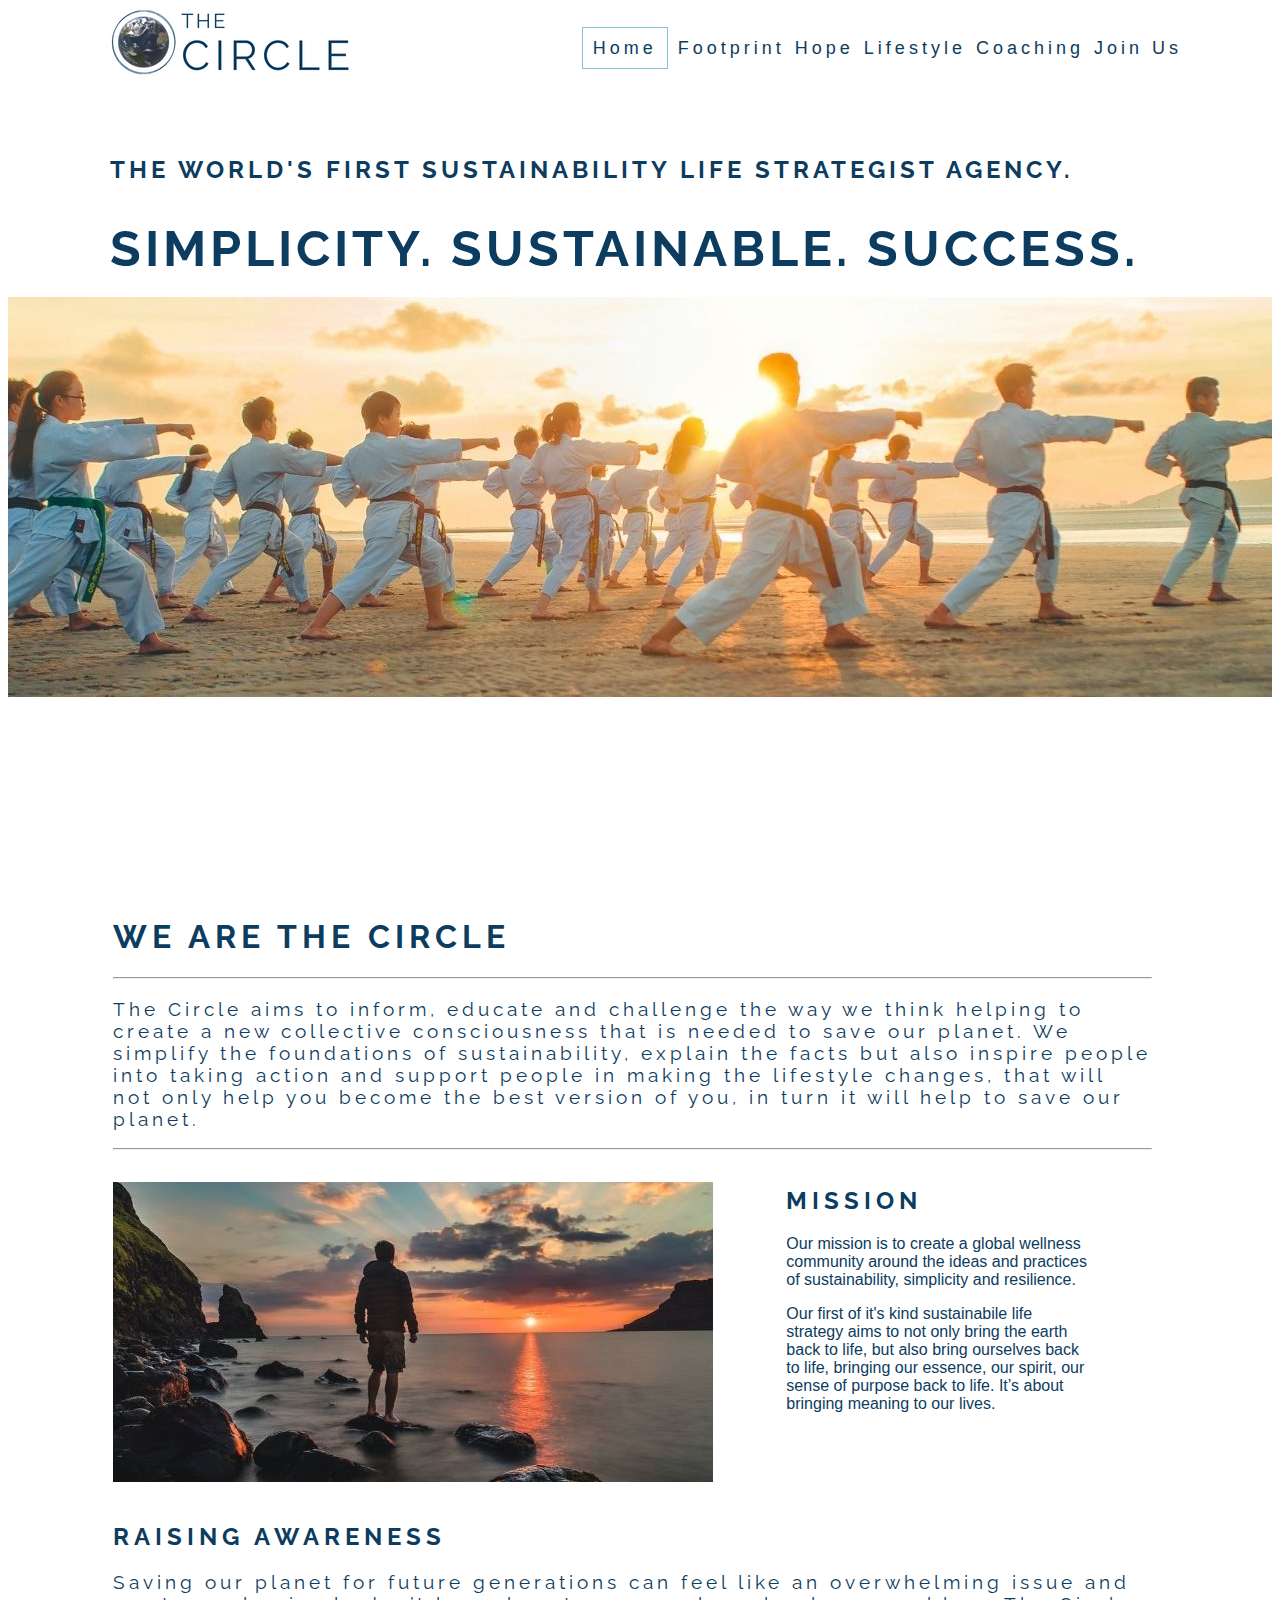
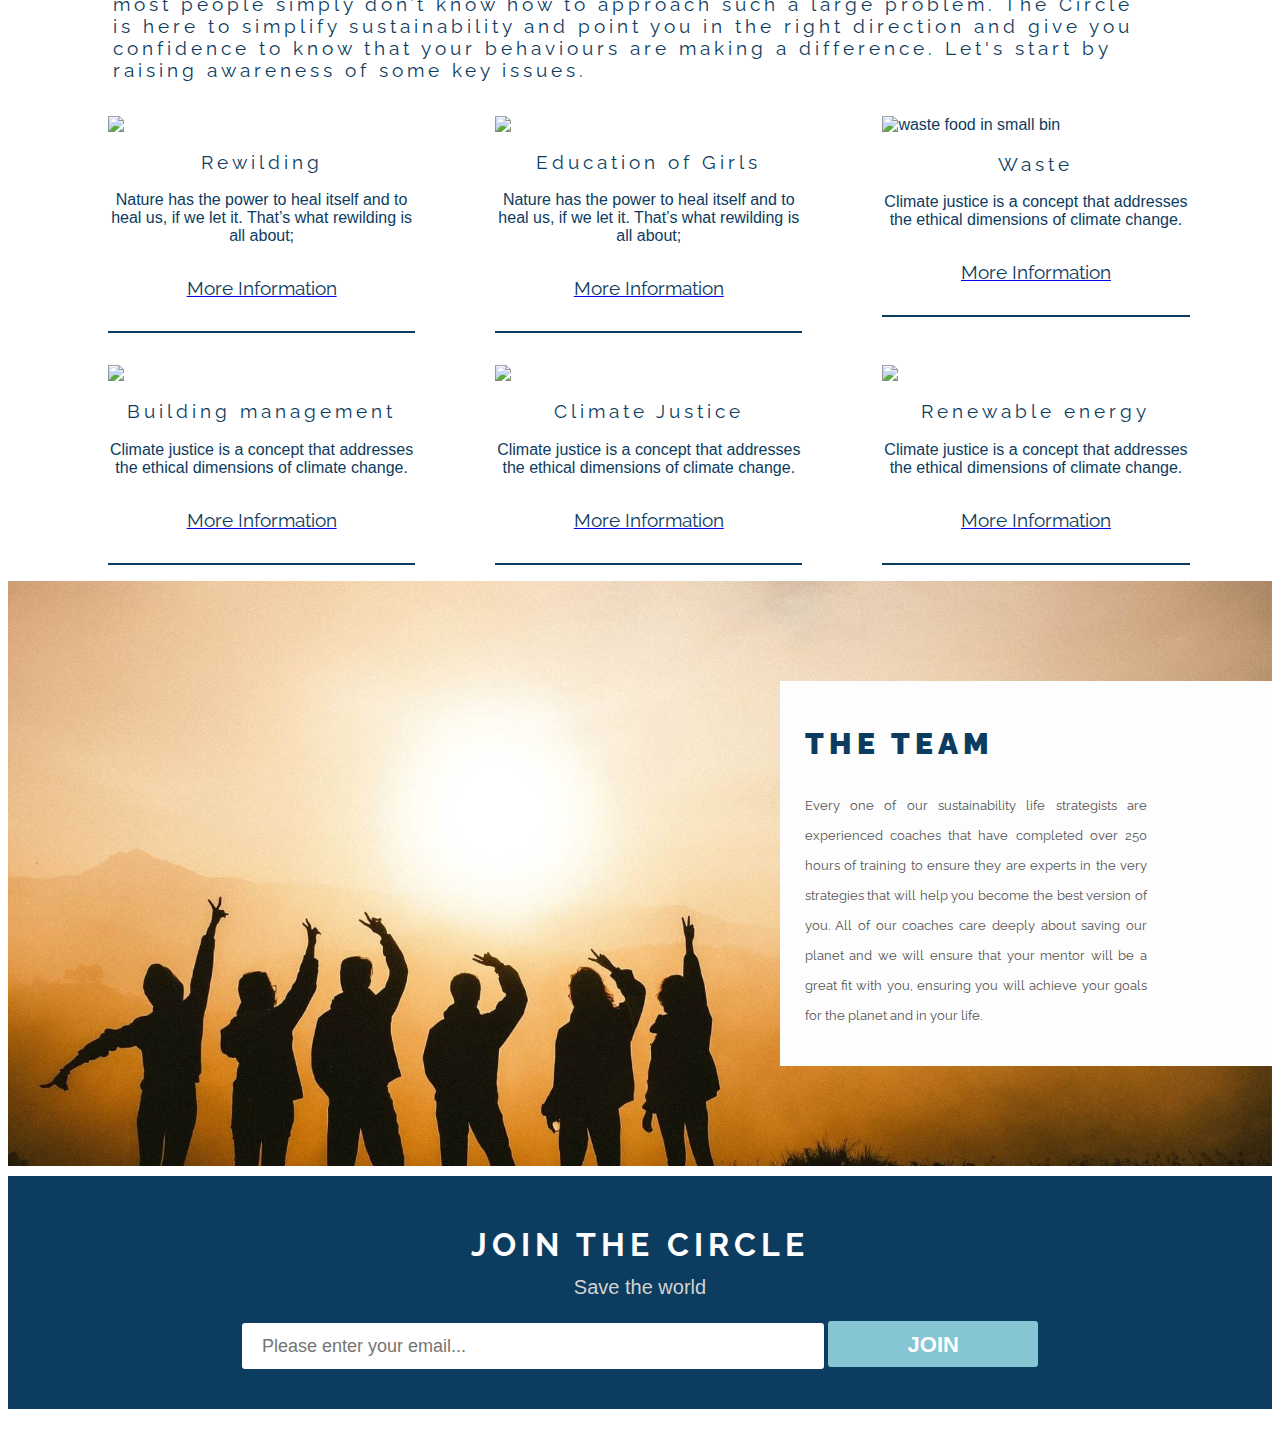
==== index.html @ bf394bdd "Add coaching page, add structure and content to coaching page" ====
<!DOCTYPE html>
<html lang="en">

<head>
  <meta charset="UTF-8">
  <meta http-equiv="X-UA-Compatible" content="IE=edge">
  <meta name="viewport" content="width=device-width, initial-scale=1.0">
  <link rel="shortcut icon" type="image/jpg" href="assets/images/logo/the-circle-favicon.jpg">

  <link rel="stylesheet" href="assets/css/style.css">
  <title>The Circle</title>
</head>

<body>
  <!-- navigation menu -->
  <header>

    <nav id="nav-container" class="menu">
      <img id="logo" src="assets/images/logo/the-circle-horizontal.png" alt="the-circle-horizontal-logo">
      <ul id="menu">
        <li>
          <a href="index.html" class="active">Home</a>
        </li>
        <li>
          <a href="footprint.html">Footprint</a>
        </li>
        <li>
          <a href="hope.html">Hope</a>
        </li>
        <li>
          <a href="lifestyle.html">Lifestyle</a>
        </li>
        <li>
          <a href="coaching.html">Coaching</a>
          </li>
        <li>
          <a href="join-us.html">Join Us</a>
        </li>
      </ul>
    </nav>
  </header>

  <!-- hero image -->
  <section>
    <section id="hero-image"></section>
    <h2 id="hero-image-text">The world's first sustainability life strategist agency.</h2>
    <h1 id="hero-image-main-text">Simplicity. Sustainable. Success.</h1>
  </section>

  <!-- introduction -->
  <main class="introduction-container">
    <h1>We are The Circle</h1>
    <hr>
    <h3>The Circle aims to inform, educate and challenge the way we think helping to
      create a new collective consciousness that is needed to save our planet. We simplify the foundations of
      sustainability, explain the facts but also inspire people into taking action and support people in making the
      lifestyle changes, that will not only help you become the best version of you, in turn it will help to save our
      planet.</h3>
    <hr>
  </main>
  <!-- awareness section, introduction  -->
  <section id="awareness-image-container">
    <figure id="awareness-intro-image">
      <figure id="awareness-intro">
        <img src="assets/images/home-page/man-watching-sunrise.jpg" alt="man-watching-sunrise">
        <!-- <h2 id="awareness-intro-h">A new collective consciousness</h> -->
      </figure>
      <figcaption id="awareness-intro-image-caption">
        <h2>Mission</h2>
        <p>Our mission is to create a global wellness community around the ideas and practices of sustainability,
          simplicity and resilience.</p>
        <p>Our first of it's kind sustainabile life strategy aims to not only bring the earth back to life, but also
          bring ourselves back to life, bringing our essence, our spirit, our sense of purpose back to life. It’s about
          bringing meaning to our lives.</p>
      </figcaption>
    </figure>

  </section>

  <section class="introduction-container">
    <h2>Raising awareness</h2>
    <h3>Saving our planet for future generations can feel like an overwhelming issue and most people
      simply don’t know how to approach such a large problem. The Circle is here to simplify sustainability and point
      you in the right
      direction and give you confidence to know that your behaviours are making a difference. Let's start by raising
      awareness of some key issues.</h3>
  </section>

  <!-- awareness section, 6 images linking to pages with more information -->
  <section class="flex-container">

    <!-- rewilding -->
    <figure class="awareness-figure">
      <img class="awareness-image" src="assets/images/home-page/rewilding.jpg">
      <figcaption class="awareness-caption">
        <h3>Rewilding</h3>
        <p>Nature has the power to heal itself and to heal us, if we let it. That’s what rewilding is all about;</p>
        <a href="rewilding.html">
          <h5 class="more-info">More Information</h5>
        </a>
      </figcaption>
    </figure>

    <!-- education of girls -->
    <figure class="awareness-figure">
      <img class="awareness-image" src="assets/images/home-page/education-of-girls.jpg">
      <figcaption class="awareness-caption">
        <h3>Education of Girls</h3>
        <p>Nature has the power to heal itself and to heal us, if we let it. That’s what rewilding is all about;</p>
        <a href="education-of-girls.html">
          <h5>More Information</h5>
        </a>
      </figcaption>
    </figure>

    <!-- waste -->
    <figure class="awareness-figure">
      <img class="awareness-image" src="assets/images/home-page/waste.jpg" alt="waste food in small bin">
      <figcaption class="awareness-caption">
        <h3>Waste</h3>
        <p>Climate justice is a concept that addresses the ethical dimensions of climate change.</p>
        <a href="waste.html">
          <h5>More Information</h5>
        </a>
      </figcaption>
    </figure>
  </section>

  <section class="flex-container">

    <!-- building management -->
    <figure class="awareness-figure">
      <img class="awareness-image" src="assets/images/home-page/airconditing-units-outside-building.jpg">
      <figcaption class="awareness-caption">
        <h3>Building management</h3>
        <p>Climate justice is a concept that addresses the ethical dimensions of climate change.</p>
        <a href="building-management.html">
          <h5>More Information</h5>
        </a>
      </figcaption>
    </figure>


    <!-- climate justice -->
    <figure class="awareness-figure">
      <img class="awareness-image" src="assets/images/home-page/extreme-droubt.jpg">
      <figcaption class="awareness-caption">
        <h3>Climate Justice</h3>
        <p>Climate justice is a concept that addresses the ethical dimensions of climate change.</p>
        <a href="climate-justice.html">
          <h5>More Information</h5>
        </a>
      </figcaption>
    </figure>

    <!-- renewable energy -->
    <figure class="awareness-figure">
      <img class="awareness-image" src="assets/images/home-page/onshore-wind-farm.jpg">
      <figcaption class="awareness-caption">
        <h3>Renewable energy</h3>
        <p>Climate justice is a concept that addresses the ethical dimensions of climate change.</p>
        <a href="renewable-energy.html">
          <h5>More Information</h5>
        </a>
      </figcaption>
    </figure>
  </section>

  <!-- the team -->
  <section id="about-container">
    <section class="about-section">
      <section class="inner-container">
        <h1>The Team</h1>
        <h5 class="team-text">Every one of our sustainability life strategists are experienced coaches that have
          completed over 250 hours of training to ensure they are experts in the very strategies that will help you
          become the best version of you. All of our coaches care deeply about saving our planet and we will ensure that
          your mentor will be a great fit with you, ensuring you will achieve your goals for the planet and in your
          life.</h5>
      </section>
    </section>
  </section>

    <!-- footer -->
    <footer id="footer-container">
      <section class="emailSignup">
        <h2>Join The Circle</h2>
        <p>Save the world</p>
        <form class="emailSignup--form">
          <input type="email" class="emailSignup--email-input" placeholder="Please enter your email...">
          <input type="submit" class="emailSignup--email-submit" value="Join">
        </form>
      </section>
    </footer>
</body>

</html>
---- assets/css/style.css ----
@import url('https://fonts.googleapis.com/css2?family=Merriweather+Sans:wght@300&family=Raleway:wght@300&display=swap');

/* body styling */

body {
    font-family: merriweather-sans, sans-serif;
    font-weight: 300;
    color: #0C3C60;
  }
  
  /* heading styling */
  
  h1,
  h2 {
    font-family: raleway, sans-serif;
    text-transform: uppercase;
    letter-spacing: 5px;
    color: #0C3C60;
  }
  
  h3,
  h4 {
    font-family: raleway, sans-serif;
    letter-spacing: 4px;
    color: #0C3C60;
    font-weight: bolder;
  }


  h5,
  h6 {
    font-family: raleway, sans-serif;
    font-size: larger;
    font-weight: bolder;
    color: #0C3C60;
  }

header {
  padding-right: 100px;
  padding-left: 100px;
}  

/* #nav-container {
  background-color:orange;
  height: 50px;
  padding-left: 100px;
  padding-right: 100px;
  padding-top: 0px;
  } */

/* logo */
#logo {
float: left;
position: absolute;
top: 5px;
}

/* navigation links */


#menu {
  font-size: 80%;
  letter-spacing: 4px;
  background-color: #fff;
  vertical-align: top;
  padding: 20px;
}

#menu,
menu ul {
  display: flex;
  justify-content: flex-end;
  flex-direction: row;
  flex-wrap: wrap;
  width: 100%;
}

#menu,
#menu li {
  list-style-type: none;
  font-size: large;
  margin-right: 10px;

}

#menu a {
  text-decoration: none;
  color: inherit;
}

#menu a:hover {
  border: 1px solid #85C5D4;
  padding: 10px;
}

.active {
  border: 1px solid #85C5D4;
  padding: 10px;
}

/* hero image */
#hero-image {
  height: 800px;
  width: 100%;
  overflow: hidden;
  background: url(../images/hero-images/hero-home-page.jpg) no-repeat center center;
}

#hero-image-text { 
position: absolute; 
top: 125px; 
left: 100px; 
/* width: 100%;  */
letter-spacing: 4px;  
background: rgba(255, 255, 255, 0.7);
padding: 10px; 
}

/* hero image text */
#hero-image-main-text { 
  position: absolute; 
  top: 175px; 
  left: 100px;
  font-size: 50px;
  text-size-adjust: 300%;
  letter-spacing: 4px;  
  background: rgba(255, 255, 255, 0.7);
  padding: 10px; 
  }

  /* hero image footprint */
#hero-image-footprint-text { 
  position: absolute;
  color: #fff; 
  text-align: center;
  font-weight: bold;
  top: 300px; 
  left: 200px; 
  font-size: 35px;
  text-size-adjust: 300%;
  letter-spacing: 4px;  
  padding: 10px; 
}

#hero-image-footprint {
  height: 800px;
  width: 100%;
  overflow: hidden;
  background: linear-gradient(rgba(0, 0, 0, .5), rgba(0, 0, 0, .5)), url(../images/hero-images/footprint-hero.jpg) no-repeat center center;
}

/* hero image hope */
#hero-image-hope {
  height: 800px;
  width: 100%;
  overflow: hidden;
  background: linear-gradient(rgba(0, 0, 0, .8), rgba(0, 0, 0, .8)), url(../images/hero-images/protest-hero.jpg) no-repeat center center;
}

#hero-image-hope-text { 
  position: absolute; 
  top: 375px; 
  color: #fdfdfd;
  left: 200px; 
  font-size: 25px;
  letter-spacing: 4px;  
  padding: 10px; 
  }

  #hero-image-hope-text-large { 
    position: absolute; 
    top: 375px; 
    color: #fdfdfd;
    left: 100px; 
    font-size: 55px;
    letter-spacing: 4px;  
    padding: 10px; 
    }
  

  /* lifestyle hero image */
#hero-image-lifestyle {
  height: 800px;
  width: 100%;
  overflow: hidden;
  background: linear-gradient(rgba(0, 0, 0, .5), rgba(0, 0, 0, .7)), url(../images/hero-images/lifestyle.jpg) no-repeat center center;
}
  
  /* hero image text */
  #hero-image-lifestyle-text { 
    position: absolute; 
    color: #fff;
    top: 175px; 
    left: 400px; 
    font-size: 40px;
    letter-spacing: 4px;  
    padding: 10px; 
    }

    #hero-image-lifestyle-text-main { 
      position: absolute; 
      color: #fff;
      top: 175px; 
      left: 100px; 
      font-size: 100px;
      letter-spacing: 4px;  
      padding: 10px; 
      }


/* join us */
#hero-image-join {
  height: 250px;
  width: 100%;
  overflow: hidden;
  background:linear-gradient(rgba(0, 0, 0, .5), rgba(0, 0, 0, .7)), url(../images/hero-images/collective-join-us.jpg) no-repeat center center;
}

#hero-image-join-text { 
  position: absolute; 
  color: #fff;
  top: 75px; 
  left: 100px; 
  font-size: 100px;
  letter-spacing: 4px;  
  padding: 10px; 
  }

  /* join us */
#hero-image-coaching {
  height: 800px;
  width: 100%;
  overflow: hidden;
  background:linear-gradient(rgba(0, 0, 0, .5), rgba(0, 0, 0, .7)), url(../images/hero-images/coaching.jpg) no-repeat center center;
}

#hero-image-coaching-text { 
  position: absolute;
  width: 60vw;
  height: auto;
  background-color:rgba(255, 255, 255, .8);
  padding-left: 20px;
  padding-right: 20px;
  color: #0C3C60;
  top: 20vw; 
  left: 20vw; 
  font-size: 20px;
  letter-spacing: 4px;  

  }

  /* #hero-image-coaching-text h2 { 
    position: relative;
    width: 400px;
    height: auto;
    background-color: black;
    padding-left: 20px;
    padding-right: 20px;
   
    color: #fff;
    top: 75px; 
    left: 100px; 
    font-size: 20px;
    letter-spacing: 4px;  
    } */

/* introduction */

.introduction-container {
background-color: white;
padding-left: 105px;
padding-right: 120px;
}


/* who we are what we do */

#who-and-what-container {
background-color: white;
width: 100%;
padding-left: 50px;
padding-right: 60px;
overflow: hidden; 
}

#who {
background-color: white;
padding-top: 30px;
padding-left: 50px;
width: 25%;
float: left;
}
        
#what {
background-color: white;  
padding-top: 30px;
padding-right: 150px;
width: 50%;
float: right;
}

/* awareness */

/* awareness image with text over */
#awareness-image-container {
  background-color: white;       
  padding-left: 25px;
  padding-right: 70px;
  }

#awareness-intro { 
  position: relative; 
  width: 100%; 
}

#awareness-intro-h { 
  position: absolute; 
  top: 200px; 
  left: 30px; 
  width: 100%; 
}

#awareness-intro-h h3 { 
  color: white; 
  /* font: bold 24px/45px Helvetica, Sans-Serif;  */
  letter-spacing: 1px;  
  background: rgba(0, 0, 0, 0.7);
  padding: 10px; 
}

/* awareness introduction image caption */

#awareness-intro-image {
  display: flex;
  flex-flow: row;
  justify-content: flex-start;
  width: 80vw;
  height: auto;
}

#awareness-intro-image-caption {
  align-self: flex-start;
  padding-left: 1em;
  margin-left: 1em;
  width: 40vw;
  padding-right: 10px;
}

/* awareness section */

.flex-container {
display: flex;
justify-content: flex-start;
flex-direction: row;
background-color: white;       
padding-left: 60px;
}
      
.awareness-image {
width: 24vw;
margin-bottom: 0;
}
      
.awareness-figure {
background-color: white;
display: flex;
flex-flow: column;
width: 24vw;
/* padding-left: 10px;
padding-right: 10px; */
}

.awareness-caption {
align-self: flex-start;
text-align: center;
border-bottom: 2px solid #0C3C60;
font-size: 100%;
width: 24vw;
}

.more-info {
  text-decoration: none;
}

/* footer */

#footer-container {
background-color:#0C3C60;
margin-top: 10px;
padding-left: 10px;
padding-right: 10px;
padding-top: 10px;
}

.emailSignup {
  display: block;
  background: #0C3C60;
  width: 100%;
  margin: 0 0 20px;
  position: relative;
  box-sizing: border-box;
  padding: 40px;
  text-align: center;
}

.emailSignup h2 {
  font-size: 32px;
  margin: 0 0 10px;
  color: #FFFFFF;
}

.emailSignup p {
  font-size: 20px;
  line-height: 1.4;
  margin: 0 0 20px;
  color: #D3D3D3;
}

.emailSignup form {
  text-align: center;
}

.emailSignup--email-input {
  border: 0;
  outline: 0;
  width: 50%;
  height: 46px;
  line-height: 46px;
  padding: 5px 20px;
  box-sizing: border-box;
  font-size: 18px;
  border-radius: 3px;
}

.emailSignup--email-submit {
  border: 0;
  width: 18%;
  height: 46px;
  line-height: 46px;
  font-size: 22px;
  font-weight: bold;
  background: #85C5D4;
  color: #FFFFFF;
  border-radius: 3px;
  text-transform: uppercase;
  text-shadow: 0 0 1px #85C5D4;
}

.closeBox {
  height: 30px;
  width: 30px;
  position: absolute;
  top: 10px;
  right: 10px;
  background: #fff;
  line-height: 30px;
  text-align: center;
  font-weight: bold;
  font-size: 16px;
  border-radius: 9999px;
  cursor: pointer;
}

/* hope */

/* hope introduction */

/* the protest */

.hope-container {
  display: flex;
  justify-content: flex-start;
  flex-direction: row;
  background-color: white;       
  padding-left: 0px;
  }
  
        
  .hope-image {
  width: 16vw;
  margin-bottom: 0;
  border-radius: 50%;
  }
        
  .hope-figure {
  background-color: white;
  display: flex;
  flex-flow: column;
  width: 14vw;
  /* padding-left: 10px;
  padding-right: 10px; */

  }
  
  .hope-text { 
    color: white; 
    letter-spacing: 1px;  
    font-size: 15px;
    text-align: center;
    padding-left: 25px;
  }

  .hope-heading {
    color: #fff;
    font-weight: bolder;
    padding: 20px;
    background: linear-gradient(135deg, orange 50%, cyan);
  }

#protest-about-container {
  background-color:white;
  width: 83%;
  padding-left: 100px;
  overflow: hidden; 
  }


  .protest-about-section{
    background-image: url(../images/hope/climate-strike.jpg);
    background-size: 100%;
    background-color: #fdfdfd;
    overflow: hidden;
    padding: 100px 0;
}

.protest-inner-container{
    width: 35%;
    float: left;
    background-color: #fdfdfd;
    padding: 25px;
}

.protest-inner-container h1{
    margin-bottom: 30px;
    font-size: 30px;
    font-weight: 900;
}

.coaching-text{
    font-size: 13px;
    color: #545454;
    line-height: 30px;
    text-align: justify;
    margin-bottom: 10px;
    padding-right: 100px;
}

#coaching-about-container {
  background-color:white;
  width: 83%;
  padding-left: 100px;
  overflow: hidden; 
  }


  .coaching-about-section{
    background-image: url(../images/hope/lifecoaching.jpg);
    background-size: 100%;
    background-color: #fdfdfd;
    overflow: hidden;
    padding: 100px 0;
}

.coaching-inner-container{
    width: 35%;
    float: left;
    background-color: #fdfdfd;
    padding: 25px;
}

.coaching-inner-container h1{
    margin-bottom: 30px;
    font-size: 30px;
    font-weight: 900;
}

.coaching-text{
    font-size: 13px;
    color: #545454;
    line-height: 30px;
    text-align: justify;
    margin-bottom: 10px;
    padding-right: 100px;
}

/* un sustainable development goals */

#un-container {
background-color:white;
padding-left: 50px;
padding-right: 50px;
}

.un-flex-grid {
  display: block;
  margin-left: 50px;
  margin-right: auto;
}

.un-img {
  float: left;
  width: 19%;
  padding-bottom: 21px;
}

.un-img-horizontal {
  float: left;
  width: 19%;
  padding-bottom: 21px;
}

/* cop26 */

#cop-about-container {
  background-color:white;
  width: 83%;
  padding-left: 100px;
  overflow: hidden; 
  }


  .cop-about-section{
    background-image: url(../images/hope/cop26.jpg);
    background-size: 100%;
    background-color: #fdfdfd;
    overflow: hidden;
    padding: 100px 0;
}

.cop-inner-container{
    width: 35%;
    float: left;
    background-color: #fdfdfd;
    padding: 25px;
}

.cop-inner-container h1{
    margin-bottom: 30px;
    font-size: 30px;
    font-weight: 900;
}

.cop-text{
    font-size: 13px;
    color: #545454;
    line-height: 30px;
    text-align: justify;
    margin-bottom: 10px;
    padding-right: 100px;
}

/* technology */

#hope-tech-container {
  background-color:white;
  padding-left: 100px;
  padding-right: 50px;
  }

.tech-highlight {
  color: #0C3C60;
  /* padding-left: 50px; */
}

.tech-figure {
  display: flex;
  flex-flow: row;
  justify-content: flex-start;
}

.tech-img {
  width: 40vw;
  margin-bottom: 0;
  margin-left: 0;
}

.tech-figcaption {
  align-self: flex-start;
  border-left: 1px solid lightcoral;
  padding-left: 1em;
  margin-left: 1em;
  width: 35vw;
}
/* awareness */

/* rewilding */

#hero-image-rewilding {
  height: 400px;
  width: 100%;
  overflow: hidden;
  background: url(../images/hero-images/elephant-rewild.jpg) no-repeat center center;
}

/* education of girls */

#hero-image-education {
  height: 400px;
  width: 100%;
  overflow: hidden;
  background: url(../images/hero-images/education-of-girls.jpg) no-repeat center center;
}

#hero-image-waste {
  height: 400px;
  width: 100%;
  overflow: hidden;
  background: url(../images/hero-images/waste.jpg) no-repeat center center;
}

#hero-image-building {
  height: 400px;
  width: 100%;
  overflow: hidden;
  background: url(../images/hero-images/airconditioning-units.jpg) no-repeat center center;
}

#hero-image-climate-justice {
  height: 400px;
  width: 100%;
  overflow: hidden;
  background: url(../images/hero-images/extreme-drought.jpg) no-repeat center center;
}

#hero-image-renewables {
  height: 400px;
  width: 100%;
  overflow: hidden;
  background: url(../images/hero-images/windfarm.jpg) no-repeat center center;
}



#awareness-container {
  background-color:white;
  width: 100%;
  padding-left: 50px;
  padding-right: 50px;
  overflow: hidden; 
  }
  
  #title {
  padding-top: 30px;
  padding-left: 50px;
  width: 25%;
  float: left;
  }
          
  #solution {
  padding-top: 30px;
  padding-right: 150px;
  width: 50%;
  float: right;
  }

/* navigation to next awareness page */
#next-awareness-container {
  background-color: #fff;
  width: 100%;
  overflow: hidden; 
  }

#next-awareness-education{
  background-image: url(../images/hero-images/education-of-girls.jpg);
  background-repeat: no-repeat;
  background-size: cover;
  background-position: center;
  height: 200px;
  width: 100%;
  overflow: hidden;
}

#next-awareness-education a {
  color: #fff;
  font: raleway, sans-serif;
  text-transform: uppercase;
  text-decoration: none;
  font-size: 25px;
  display: flex;
  justify-content: center;
  background-color: rgba(0, 0, 0, .6);
  text-align: center;
  padding-top: 75px;
  padding-bottom: 100px;
  padding-left: 300px;
  padding-right: 300px;
  box-sizing: border-box;
}

#next-awareness-education a:hover {
  font-weight: bolder;
}


  /* the team */

  #about-container {
  background-color:white;
  width: 100%;
  padding-right: 50px;
  overflow: hidden; 
  }


  .about-section{
    background-image: url(../images/home-page/the-team.jpg); no-repeat center;
    background-size: 100%;
    background-color: #fdfdfd;
    overflow: hidden;
    padding: 100px 0;
}

.inner-container{
    width: 35%;
    float: right;
    background-color: #fdfdfd;
    padding: 25px;
}

.inner-container h1{
    margin-bottom: 30px;
    font-size: 30px;
    font-weight: 900;
}

.team-text{
    font-size: 13px;
    color: #545454;
    line-height: 30px;
    text-align: justify;
    margin-bottom: 10px;
    padding-right: 100px;
}

/* footprint page styling */

#footprint-container {
  background-color: white;
  width: 100%;
  overflow: hidden;
  padding-left: 50px; 
  }
  
  #footprint-main {
  background-color: white;
  padding-top: 30px;
  padding-left: 50px;
  width: 50%;
  float: left;
  }
          
  #footprint-body {
  background-color: white;  
  padding-top: 30px;
  padding-left: 50px;
  width: 50%;
  float: left;
  }

  #sink-image {
    width: 1000px;
    height: auto;
    padding-left: 100px;
  } 

  /* hope */
  /* need to make specific */

  #net-zero-neutral {
    display: flex;
    justify-content: flex-start;
    flex-direction: row;
    width: 22vw;
    background-color: white;       
    padding-top: 50px;
    padding-left: 25px;
    }
  
  #hope-figure {
    display: flex;
    flex-flow: row;
    justify-content: flex-start;
  }

  
      
      #footprint-main {
      background-color: white;
      padding-top: 30px;
      padding-left: 50px;
      width: 55%;
      float: left;
      }
              
      #footprint-body {
      background-color: white;  
      padding-top: 30px;
      padding-left: 50px;
      width: 55%;
      float: left;
      }
    
      #sink-image {
        width: 1100px;
        height: auto;
        padding-left: 100px;
      } 

/* offseting section */
#offsetting-introduction-container {
background-color: white;
padding-left: 105px;
padding-right: 120px;
}

/* offset image with text over */

.offsetting-container {
display: flex;
justify-content: flex-start;
flex-direction: row;
background-color: white;
padding-left: 175px;     
}

.offset-image { 
  width: 25vw; 
  margin-bottom: 5px;
  margin-top: 0;
  margin-left: 0;
  margin-right: 0;
}

.offset-intro { 
  position: relative; 
  margin-bottom: 0;
  margin-top: 0;
  margin-left: 0;
  margin-right: 0;
}

.offset-intro-h { 
  position: absolute; 
  top: 200px; 
}

.offset-intro-h figcaption { 
  color: white; 
  letter-spacing: 1px;  
  font-size: 15px;
  background: rgba(0, 0, 0, 0.7);
  padding: 10px; 
}

   /* lifestyle */

   /* sustainability */
  #sustainability-about-container {
    background-color:white;
    width: 100%;
    padding-right: 10px;
    overflow: hidden; 
    }
  
    .sustainability-about-section{
      background-image:linear-gradient(rgba(0, 0, 0, .8), rgba(0, 0, 0, .8)), url(../images/lifestyle/rainforest.jpg);
      background-color: rgba(255, 255, 255,);
      height: 600px;
      overflow: hidden;
      padding: 100px 0;
  }
  
  .sustainability-inner-container{
    position: relative;
    left: 650px;
    /* top: 50px; */
    width: 40%;
    background-color: rgb(255, 255, 255, 0.9);
    padding-top: 2px;
    padding-bottom: 10px;
    padding-left: 20px;
    padding-right: 20px;
  }

  .sustainability-text{
    font-size: 13px;
    color: #545454;
    line-height: 30px;
    text-align: justify;
}

/* health */

.lifestyle-heading {
  color: #fff;
  font-weight: bolder;
  padding: 20px;
  padding-left: 80px;
  background: linear-gradient(135deg, orange 50%, cyan);
}

.lifestyle-heading h1 {
  color: #fff;
  font-weight: bolder;
  padding-left: 80px;
}

   /* diet */
  #diet-about-container {
    background-color:white;
    width: 100%;
    padding-right: 10px;
    overflow: hidden; 
    }
  
  
    .diet-about-section{
      background-image: url(../images/lifestyle/diet.jpg);
      background-size: 100%;
      background-color: rgba(255, 255, 255,);
      overflow: hidden;
      padding: 100px 0;
  }
  
  .diet-inner-container{
    position: relative;
    left: 650px;
    /* top: 50px; */
    width: 40%;
    background-color: rgb(255, 255, 255, 0.9);
    padding-top: 2px;
    padding-bottom: 10px;
    padding-left: 20px;
    padding-right: 20px;
  }
  
  .diet-inner-container h1{
      margin-bottom: 10px;
      font-size: 30px;
      font-weight: 900;
  }
  
  .diet-text{
      font-size: 13px;
      color: #545454;
      line-height: 30px;
      text-align: justify;
  }
  


   /* mind */
   

  #mind-about-container {
    background-color:white;
    width: 100%;
    padding-right: 10px;
    overflow: hidden; 
    }
  
  
    .mind-about-section{
      background-image: url(../images/lifestyle/mindfulness.jpg);
      background-size: 100%;
      background-color: rgba(255, 255, 255,);
      overflow: hidden;
      padding: 100px 0;
  }
  
  .mind-inner-container{
    position: relative;
    left: 150px;
    /* top: 50px; */
    width: 40%;
    background-color: rgb(255, 255, 255, 0.9);
    padding-top: 2px;
    padding-bottom: 10px;
    padding-left: 20px;
    padding-right: 20px;
  }
  
  .mind-inner-container h1{
      margin-bottom: 10px;
      font-size: 30px;
      font-weight: 900;
  }
  
  .mind-text{
      font-size: 13px;
      color: #545454;
      line-height: 30px;
      text-align: justify;
  }

  
  /* diet */
  #exercise-about-container {
    background-color:white;
    width: 100%;
    padding-right: 10px;
    overflow: hidden; 
    }
  
  
    .exercise-about-section{
      background-image: url(../images/lifestyle/exercise.jpg);
      background-size: 100%;
      background-color: rgba(255, 255, 255,);
      overflow: hidden;
      padding: 100px 0;
  }
  
  .exercise-inner-container{
    position: relative;
    left: 650px;
    /* top: 50px; */
    width: 40%;
    background-color: rgb(255, 255, 255, 0.9);
    padding-top: 2px;
    padding-bottom: 10px;
    padding-left: 20px;
    padding-right: 20px;
  }
  
  .exercise-inner-container h1{
      margin-bottom: 10px;
      font-size: 30px;
      font-weight: 900;
  }
  
  .exercise-text{
      font-size: 13px;
      color: #545454;
      line-height: 30px;
      text-align: justify;
  }
  

  
    



  /* offsetting projects  */
        


/* media rules */

/* @media screen and (max-width:1200px){
    .inner-container{
        padding: 80px;
    }

@media screen and (max-width:1000px){
    .about-section{
        background-size: 100%;
        padding: 100px 40px;
    }
    .inner-container{
        width: 100%;
    }

@media screen and (max-width:600px){
    .about-section{
        padding: 0;
    }
    .inner-container{
        padding: 30px;} */


        /* lifestyle */

        /* methodology */

        .steps ul {
          display: flex;
          flex-wrap: wrap;
          padding-left: 50px;
        }
        
        .steps ul li {
          text-align: center;
          list-style: none;
          flex: 0 0 22%;
          padding-left: 4vw;
          padding-right: 4vw;
          padding-top: 1vw;
          padding-bottom: 1vw;
        }

        /* coaching */

        .coaching ul {
          display: flex;
          flex-wrap: wrap;
        }
        
        .coaching ul li {
          text-align: center;
          list-style: none;
          display: inline-block;
          width: 15vw;
          margin: 5vw;
        }

        

        #method-container {
          height: 600px;
          margin: 0;
          display: grid;
          grid-template-rows: 500px 100px;
          grid-template-columns: 1fr 30px 30px 30px 30px 30px 1fr;
          align-items: center;
          justify-items: center;
        }
        
        /* div */

        #body {
          height: 600px;
          margin: 0;
          display: grid;
          grid-template-rows: 500px 100px;
          grid-template-columns: 1fr 30px 30px 30px 30px 30px 1fr;
          align-items: center;
          justify-items: center;
        }
        
        main#carousel {
          grid-row: 1 / 2;
          grid-column: 1 / 8;
          width: 100vw;
          height: 500px;
          display: flex;
          align-items: center;
          justify-content: center;
          overflow: hidden;
          transform-style: preserve-3d;
          perspective: 600px;
          --items: 5;
          --middle: 3;
          --position: 1;
          pointer-events: none;
        }
        
        picture.item {
          position: absolute;
          width: 300px;
          height: 400px;
          background-color: coral;
          --r: calc(var(--position) - var(--offset));
          --abs: max(calc(var(--r) * -1), var(--r));
          transition: all 0.25s linear;
          transform: rotateY(calc(-10deg * var(--r)))
            translateX(calc(-300px * var(--r)));
          z-index: calc((var(--position) - var(--abs)));
        }
        
        picture.item:nth-of-type(1) {
          --offset: 1;
          
        }
        picture.item:nth-of-type(2) {
          --offset: 2;
          
        }
        picture.item:nth-of-type(3) {
          --offset: 3;
          
        }
        picture.item:nth-of-type(4) {
          --offset: 4;
          
        }
        picture.item:nth-of-type(5) {
          --offset: 5;
          
        }
        
        input:nth-of-type(1) {
          grid-column: 2 / 3;
          grid-row: 2 / 3;
        }
        input:nth-of-type(1):checked ~ main#carousel {
          --position: 1;
        }
        
        input:nth-of-type(2) {
          grid-column: 3 / 4;
          grid-row: 2 / 3;
        }
        input:nth-of-type(2):checked ~ main#carousel {
          --position: 2;
        }
        
        input:nth-of-type(3) {
          grid-column: 4 /5;
          grid-row: 2 / 3;
        }
        input:nth-of-type(3):checked ~ main#carousel {
          --position: 3;
        }
        
        input:nth-of-type(4) {
          grid-column: 5 / 6;
          grid-row: 2 / 3;
        }
        input:nth-of-type(4):checked ~ main#carousel {
          --position: 4;
        }
        
        input:nth-of-type(5) {
          grid-column: 6 / 7;
          grid-row: 2 / 3;
        }
        input:nth-of-type(5):checked ~ main#carousel {
          --position: 5;
        }

/* mindset */ 

#mindset-container{
  background-image: linear-gradient(rgba(0, 0, 0, .6), rgba(0, 0, 0, .6)), url(../images/lifestyle/man-in-forest.jpg);
  height: 300px;
  background-size: 100%;
  overflow: hidden;
  padding: 100px 0;
}

.image-block {
  display: flex;
  justify-content: center;
}

.image {
height: 30vw;
  margin-right: 10px;
  text-align: center;
}

  /* events */

  .events-about-section{
    background-image:linear-gradient(rgba(0, 0, 0, .8), rgba(0, 0, 0, .8)), url(../images/lifestyle/event.jpg);
    background-size: 100%;
    background-color: rgba(255, 255, 255,);
    overflow: hidden;
    padding: 100px 0;
  }

  @media only screen and (max-width: 479px) {
    .bg-change{background-image:none !important;background-color:#222222 !important;}
    }
  
 /* diet */
 #diet-about-container {
  background-color:white;
  width: 100%;
  padding-right: 10px;
  overflow: hidden; 
  }


  .diet-about-section{
    background-image: url(../images/lifestyle/diet.jpg);
    background-size: 100%;
    background-color: rgba(255, 255, 255,);
    overflow: hidden;
    padding: 100px 0;
}

.diet-inner-container{
  position: relative;
  left: 650px;
  /* top: 50px; */
  width: 40%;
  background-color: rgb(255, 255, 255, 0.9);
  padding-top: 2px;
  padding-bottom: 10px;
  padding-left: 20px;
  padding-right: 20px;
}

.diet-inner-container h1{
    margin-bottom: 10px;
    font-size: 30px;
    font-weight: 900;
}

.diet-text{
    font-size: 13px;
    color: #545454;
    line-height: 30px;
    text-align: justify;
}
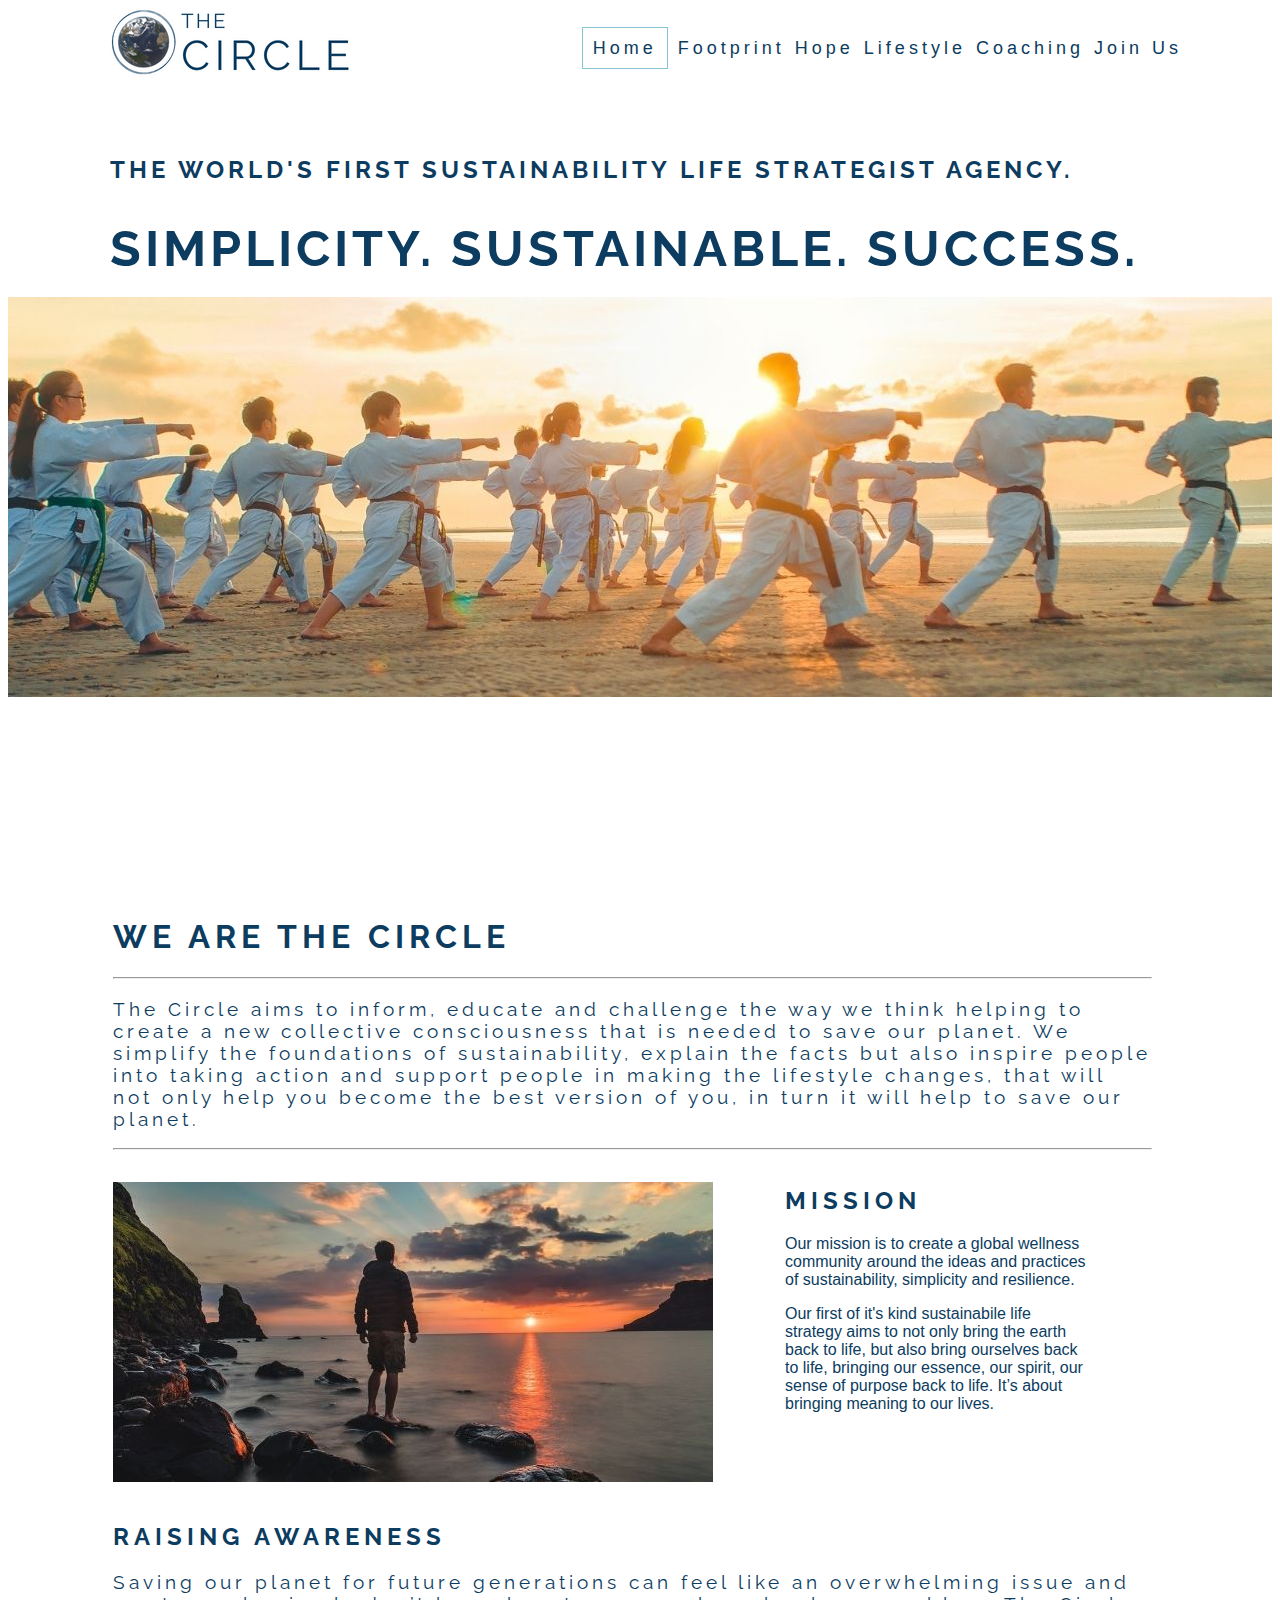
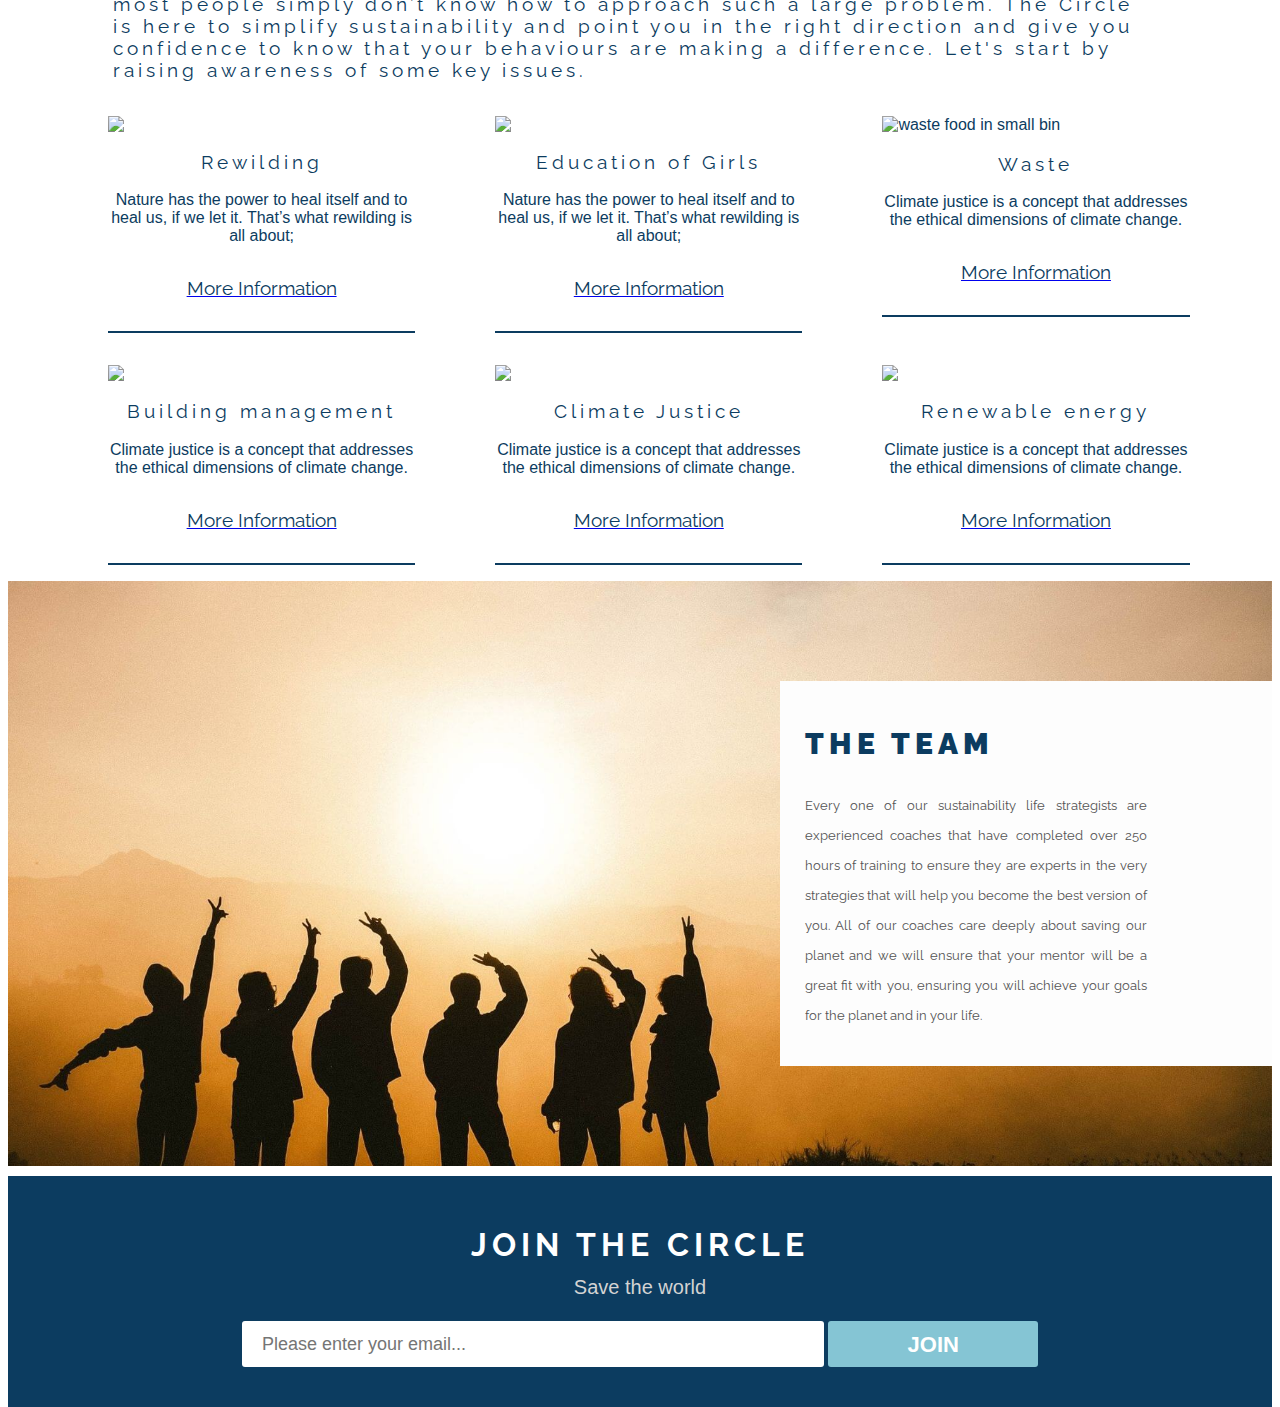
==== commit 30e32660: "Remove overflow, align footer, remove main from carousel" ====
--- a/index.html
+++ b/index.html
@@ -13,6 +13,300 @@
 
 <body>
   <!-- navigation menu -->
+
+
+
+
+
+
+
+
+
+
+
+
+
+
+
+
+
+
+
+
+
+
+
+
+
+
+
+
+
+
+
+
+
+
+
+
+
+
+
+
+
+
+
+
+
+
+
+
+
+
+
+
+
+
+
+
+
+
+
+
+
+
+
+
+
+
+
+
+
+
+
+
+
+
+
+
+
+
+
+
+
+
+
+
+
+
+
+
+
+
+
+
+
+
+
+
+
+
+
+
+
+
+
+
+
+
+
+
+
+
+
+
+
+
+
+
+
+
+
+
+
+
+
+
+
+
+
+
+
+
+
+
+
+
+
+
+
+
+
+
+
+
+
+
+
+
+
+
+
+
+
+
+
+
+
+
+
+
+
+
+
+
+
+
+
+
+
+
+
+
+
+
+
+
+
+
+
+
+
+
+
+
+
+
+
+
+
+
+
+
+
+
+
+
+
+
+
+
+
+
+
+
+
+
+
+
+
+
+
+
+
+
+
+
+
+
+
+
+
+
+
+
+
+
+
+
+
+
+
+
+
+
+
+
+
+
+
+
+
+
+
+
+
+
+
+
+
+
+
+
+
+
+
+
+
+
+
+
+
+
+
+
+
+
+
+
+
+
+
+
+
+
+
+
+
+
+
+
+
+
+
+
+
+
+
+
+
+
+
+
+
+
+
+  
   <header>
 
     <nav id="nav-container" class="menu">
@@ -186,7 +480,7 @@
         <h2>Join The Circle</h2>
         <p>Save the world</p>
         <form class="emailSignup--form">
-          <input type="email" class="emailSignup--email-input" placeholder="Please enter your email...">
+          <input type="email" class="emailSignup--email-input" placeholder="Please enter your email..." required>
           <input type="submit" class="emailSignup--email-submit" value="Join">
         </form>
       </section>
--- a/assets/css/style.css
+++ b/assets/css/style.css
@@ -1,5 +1,13 @@
 @import url('https://fonts.googleapis.com/css2?family=Merriweather+Sans:wght@300&family=Raleway:wght@300&display=swap');
 
+html, body {
+  height: 100%;
+}
+
+body > footer {
+  position: sticky; 
+  top: 100vh;
+}
 /* body styling */
 
 body {
@@ -210,7 +218,7 @@
 
 /* join us */
 #hero-image-join {
-  height: 250px;
+  height: 300px;
   width: 100%;
   overflow: hidden;
   background:linear-gradient(rgba(0, 0, 0, .5), rgba(0, 0, 0, .7)), url(../images/hero-images/collective-join-us.jpg) no-repeat center center;
@@ -226,43 +234,27 @@
   padding: 10px; 
   }
 
-  /* join us */
-#hero-image-coaching {
-  height: 800px;
-  width: 100%;
-  overflow: hidden;
-  background:linear-gradient(rgba(0, 0, 0, .5), rgba(0, 0, 0, .7)), url(../images/hero-images/coaching.jpg) no-repeat center center;
-}
-
-#hero-image-coaching-text { 
-  position: absolute;
-  width: 60vw;
-  height: auto;
-  background-color:rgba(255, 255, 255, .8);
-  padding-left: 20px;
-  padding-right: 20px;
-  color: #0C3C60;
-  top: 20vw; 
-  left: 20vw; 
-  font-size: 20px;
-  letter-spacing: 4px;  
-
-  }
-
-  /* #hero-image-coaching-text h2 { 
-    position: relative;
-    width: 400px;
-    height: auto;
-    background-color: black;
-    padding-left: 20px;
-    padding-right: 20px;
-   
-    color: #fff;
-    top: 75px; 
-    left: 100px; 
+  /* coaching hero */
+  #hero-image-coaching {
+    height: 800px;
+    width: 100%;
+    overflow: hidden;
+    background:linear-gradient(rgba(0, 0, 0, .5), rgba(0, 0, 0, .7)), url(../images/hero-images/coaching.jpg) no-repeat center center;
+  }
+  
+  #hero-image-coaching-text {
+    background-color: rgb(255, 255, 255, 0.9);
+    width: 60vw;
+    position: absolute; 
+    top: 375px; 
+    left: 20vw; 
     font-size: 20px;
     letter-spacing: 4px;  
-    } */
+    padding: 10px; 
+    }
+    
+    #hero-image-coaching-text h2{
+    text-align: center;}
 
 /* introduction */
 
@@ -308,19 +300,19 @@
   padding-right: 70px;
   }
 
-#awareness-intro { 
+.awareness-intro { 
   position: relative; 
   width: 100%; 
 }
 
-#awareness-intro-h { 
+.awareness-intro-h { 
   position: absolute; 
   top: 200px; 
   left: 30px; 
   width: 100%; 
 }
 
-#awareness-intro-h h3 { 
+.awareness-intro-h h2 { 
   color: white; 
   /* font: bold 24px/45px Helvetica, Sans-Serif;  */
   letter-spacing: 1px;  
@@ -421,6 +413,7 @@
 }
 
 .emailSignup--email-input {
+  vertical-align: middle;
   border: 0;
   outline: 0;
   width: 50%;
@@ -433,6 +426,7 @@
 }
 
 .emailSignup--email-submit {
+  vertical-align: middle;
   border: 0;
   width: 18%;
   height: 46px;
@@ -728,7 +722,6 @@
   overflow: hidden;
   background: url(../images/hero-images/windfarm.jpg) no-repeat center center;
 }
-
 
 
 #awareness-container {
@@ -796,9 +789,7 @@
 
   #about-container {
   background-color:white;
-  width: 100%;
-  padding-right: 50px;
-  overflow: hidden; 
+  width: 100%; 
   }
 
 
@@ -836,9 +827,8 @@
 
 #footprint-container {
   background-color: white;
-  width: 100%;
-  overflow: hidden;
-  padding-left: 50px; 
+  padding-left: 50px;
+  width: calc(100% - 50px); 
   }
   
   #footprint-main {
@@ -958,8 +948,6 @@
   #sustainability-about-container {
     background-color:white;
     width: 100%;
-    padding-right: 10px;
-    overflow: hidden; 
     }
   
     .sustainability-about-section{
@@ -1009,8 +997,6 @@
   #diet-about-container {
     background-color:white;
     width: 100%;
-    padding-right: 10px;
-    overflow: hidden; 
     }
   
   
@@ -1055,8 +1041,6 @@
   #mind-about-container {
     background-color:white;
     width: 100%;
-    padding-right: 10px;
-    overflow: hidden; 
     }
   
   
@@ -1098,8 +1082,6 @@
   #exercise-about-container {
     background-color:white;
     width: 100%;
-    padding-right: 10px;
-    overflow: hidden; 
     }
   
   
@@ -1229,7 +1211,7 @@
           justify-items: center;
         }
         
-        main#carousel {
+        section#carousel {
           grid-row: 1 / 2;
           grid-column: 1 / 8;
           width: 100vw;
@@ -1284,7 +1266,7 @@
           grid-column: 2 / 3;
           grid-row: 2 / 3;
         }
-        input:nth-of-type(1):checked ~ main#carousel {
+        input:nth-of-type(1):checked ~ section#carousel {
           --position: 1;
         }
         
@@ -1292,7 +1274,7 @@
           grid-column: 3 / 4;
           grid-row: 2 / 3;
         }
-        input:nth-of-type(2):checked ~ main#carousel {
+        input:nth-of-type(2):checked ~ section#carousel {
           --position: 2;
         }
         
@@ -1355,28 +1337,36 @@
     .bg-change{background-image:none !important;background-color:#222222 !important;}
     }
   
- /* diet */
- #diet-about-container {
+    /* coaching */
+ #coaching-about-container {
   background-color:white;
-  width: 100%;
+  width: 85%;
   padding-right: 10px;
   overflow: hidden; 
   }
 
-
-  .diet-about-section{
-    background-image: url(../images/lifestyle/diet.jpg);
+  #coaching-about-container-two {
+    background-color:white;
+    width: 85%;
+    padding-right: 10px;
+    overflow: hidden; 
+    padding-left: 100px;
+    }
+
+
+  .coaching-about-section{
+    background-image: url(../images/join-us/manny-and-freddy.jpg);
     background-size: 100%;
     background-color: rgba(255, 255, 255,);
     overflow: hidden;
     padding: 100px 0;
 }
 
-.diet-inner-container{
+.coaching-inner-container{
   position: relative;
-  left: 650px;
+  left: 200px;
   /* top: 50px; */
-  width: 40%;
+  width: 60%;
   background-color: rgb(255, 255, 255, 0.9);
   padding-top: 2px;
   padding-bottom: 10px;
@@ -1384,15 +1374,52 @@
   padding-right: 20px;
 }
 
-.diet-inner-container h1{
+.coaching-inner-container h1{
     margin-bottom: 10px;
     font-size: 30px;
     font-weight: 900;
 }
 
-.diet-text{
+.coaching-text{
     font-size: 13px;
     color: #545454;
     line-height: 30px;
     text-align: justify;
-}+}
+
+/* coaching */
+#life-coaching-about-container {
+background-color:white;
+width: 85%;
+padding-right: 10px;
+overflow: hidden; 
+padding-left: 100px;
+}
+
+
+.life-coaching-about-section{
+background-image: url(../images/hope/lifecoaching.jpg);
+background-size: 100%;
+background-color: rgba(255, 255, 255,);
+overflow: hidden;
+padding: 100px 0;
+}
+
+.life-coaching-inner-container{
+position: relative;
+left: 200px;
+/* top: 50px; */
+width: 60%;
+background-color: rgb(255, 255, 255, 0.9);
+padding-top: 2px;
+padding-bottom: 10px;
+padding-left: 20px;
+padding-right: 20px;
+}
+
+.life-coaching-inner-container h1{
+    margin-bottom: 10px;
+    font-size: 30px;
+    font-weight: 900;
+}
+
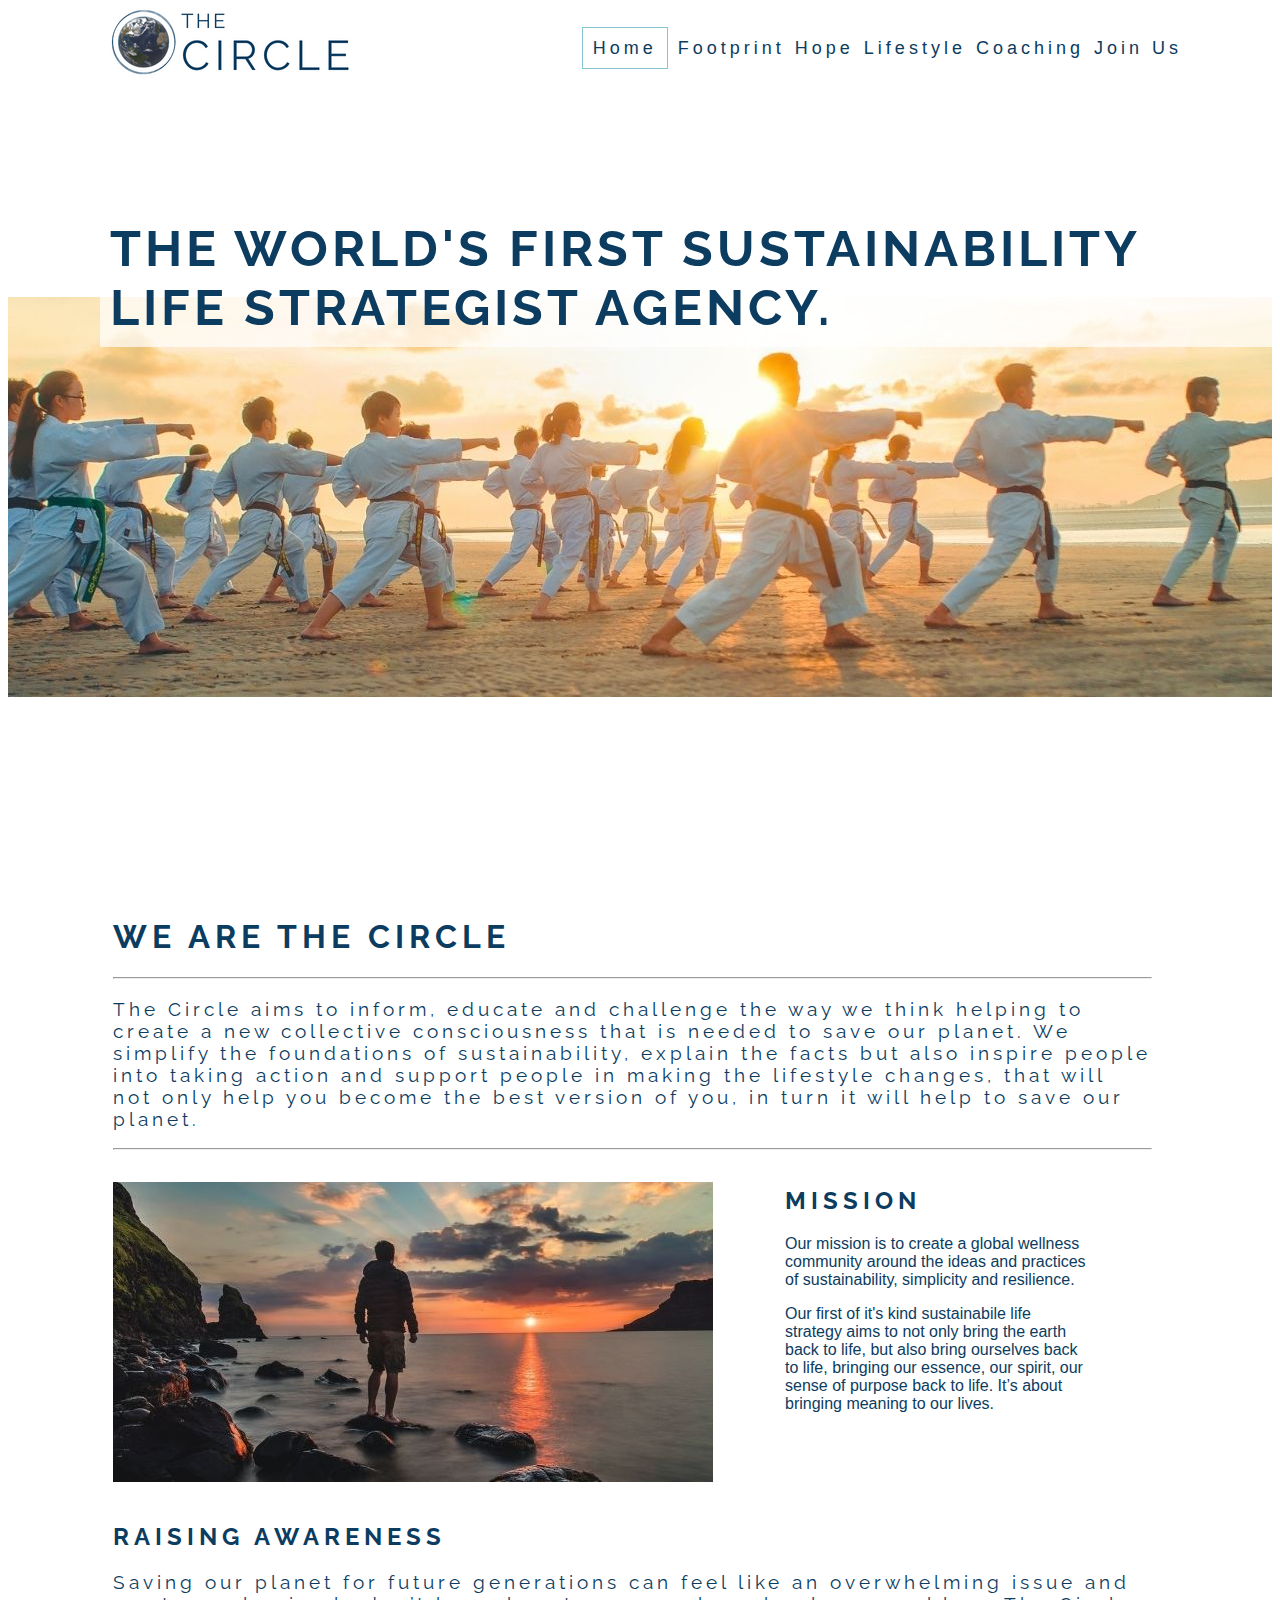
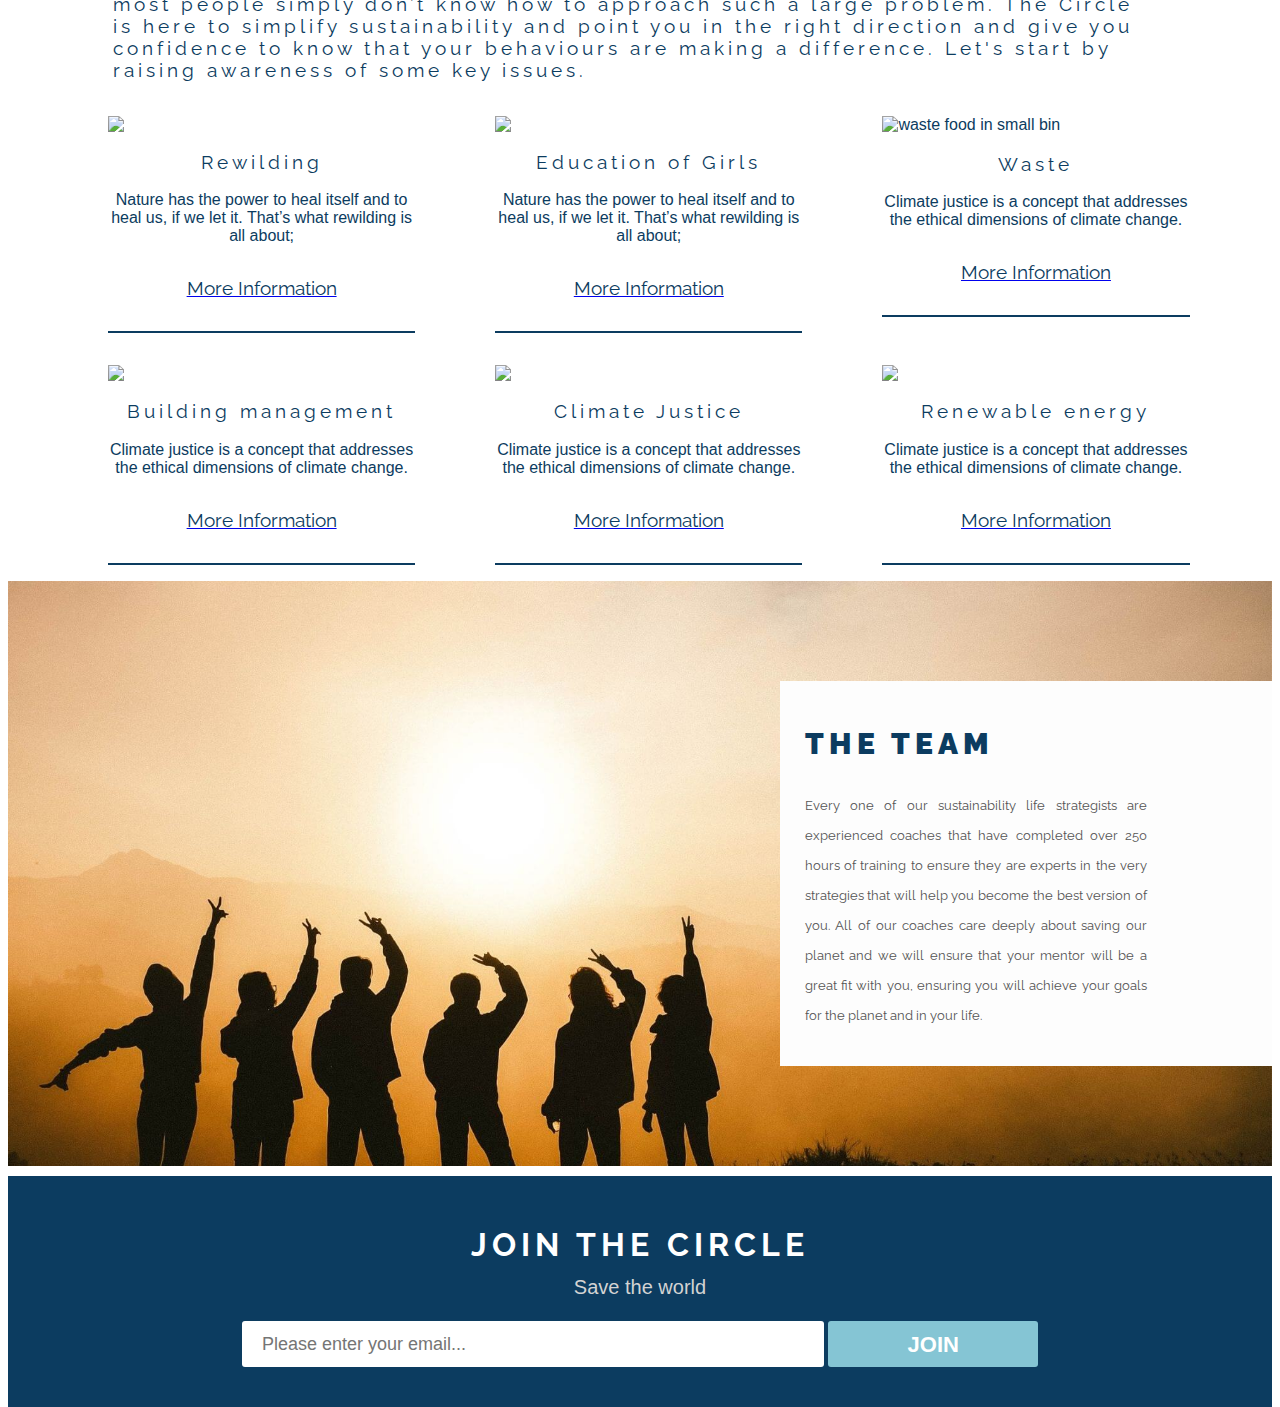
==== commit ed8c3cce: "Add content to join us page, made hero image text more responsive" ====
--- a/index.html
+++ b/index.html
@@ -13,301 +13,7 @@
 
 <body>
   <!-- navigation menu -->
-
-
-
-
-
-
-
-
-
-
-
-
-
-
-
-
-
-
-
-
-
-
-
-
-
-
-
-
-
-
-
-
-
-
-
-
-
-
-
-
-
-
-
-
-
-
-
-
-
-
-
-
-
-
-
-
-
-
-
-
-
-
-
-
-
-
-
-
-
-
-
-
-
-
-
-
-
-
-
-
-
-
-
-
-
-
-
-
-
-
-
-
-
-
-
-
-
-
-
-
-
-
-
-
-
-
-
-
-
-
-
-
-
-
-
-
-
-
-
-
-
-
-
-
-
-
-
-
-
-
-
-
-
-
-
-
-
-
-
-
-
-
-
-
-
-
-
-
-
-
-
-
-
-
-
-
-
-
-
-
-
-
-
-
-
-
-
-
-
-
-
-
-
-
-
-
-
-
-
-
-
-
-
-
-
-
-
-
-
-
-
-
-
-
-
-
-
-
-
-
-
-
-
-
-
-
-
-
-
-
-
-
-
-
-
-
-
-
-
-
-
-
-
-
-
-
-
-
-
-
-
-
-
-
-
-
-
-
-
-
-
-
-
-
-
-
-
-
-
-
-
-
-
-
-
-
-
-
-
-
-
-
-
-
-
-
-
-
-
-
-
-
-
-
-
-
-
-
-
-
-
-
-
-
-
-
-
-
-
-
-
-
-
-  
-  <header>
+<header>
 
     <nav id="nav-container" class="menu">
       <img id="logo" src="assets/images/logo/the-circle-horizontal.png" alt="the-circle-horizontal-logo">
@@ -337,8 +43,7 @@
   <!-- hero image -->
   <section>
     <section id="hero-image"></section>
-    <h2 id="hero-image-text">The world's first sustainability life strategist agency.</h2>
-    <h1 id="hero-image-main-text">Simplicity. Sustainable. Success.</h1>
+    <h1 id="hero-image-main-text">The world's first sustainability life strategist agency.</h1>
   </section>
 
   <!-- introduction -->
--- a/assets/css/style.css
+++ b/assets/css/style.css
@@ -105,6 +105,85 @@
   border: 1px solid #85C5D4;
   padding: 10px;
 }
+
+/* responsive nav bar */
+.hamburger {
+  display: none;
+}
+
+.bar {
+  display: block;
+  width: 25px;
+  height: 3px;
+  margin: 5px auto;
+  -webkit-transition: all 0.3s ease-in-out;
+  transition: all 0.3s ease-in-out;
+  background-color: #101010;
+}
+#menuToggle {
+  display: none;
+}
+.menu-icon {
+  display: none;
+}
+
+@media screen and (max-width: 768px) {
+  
+  #logo {
+    display: none;
+  }
+
+  #menu {
+      width: 50%;
+      height: auto;
+  }
+  #menu ul {
+      display: block;
+      max-height: 0;
+    overflow: hidden;
+    -webkit-transition: max-height 0.3s;
+    -moz-transition: max-height 0.3s;
+      -ms-transition: max-height 0.3s;
+      -o-transition: max-height 0.3s;
+    transition: max-height 0.3s;
+     }
+  #menu ul a {
+      text-align: center;
+      width: 100%;
+      height: 50px;
+      background-color: #f1c40f;
+      padding: 10px 0px 10px 5%;
+  }
+  #menu-icon {
+      width: 100px;
+      height: inherit;
+      display: block;
+      position: absolute;
+      top: 0;
+      right: 0;
+      line-height: 60px;
+  }
+  #menuToggle:checked ~ ul {
+      max-height: 350px;
+      }
+  .menu-icon i {
+      font-size: 1.7em;
+  }
+
+  #menu a:hover {
+    text-decoration: underline;
+    border: none;
+    padding: 0px;
+  }
+  
+  .active {
+    border: none;
+    padding: 0px;
+  }
+}
+
+
+
 
 /* hero image */
 #hero-image {
@@ -1282,7 +1361,7 @@
           grid-column: 4 /5;
           grid-row: 2 / 3;
         }
-        input:nth-of-type(3):checked ~ main#carousel {
+        input:nth-of-type(3):checked ~ section#carousel {
           --position: 3;
         }
         
@@ -1290,7 +1369,7 @@
           grid-column: 5 / 6;
           grid-row: 2 / 3;
         }
-        input:nth-of-type(4):checked ~ main#carousel {
+        input:nth-of-type(4):checked ~ section#carousel {
           --position: 4;
         }
         
@@ -1298,7 +1377,7 @@
           grid-column: 6 / 7;
           grid-row: 2 / 3;
         }
-        input:nth-of-type(5):checked ~ main#carousel {
+        input:nth-of-type(5):checked ~ section#carousel {
           --position: 5;
         }
 
@@ -1423,3 +1502,53 @@
     font-weight: 900;
 }
 
+/* events */
+#events-about-container {
+  background-color:white;
+  width: 85%;
+  padding-right: 10px;
+  overflow: hidden; 
+  }
+
+  #events-about-container-two {
+    background-color:white;
+    width: 85%;
+    padding-right: 10px;
+    overflow: hidden; 
+    padding-left: 100px;
+    }
+
+
+  .events-about-section{
+    background-image: url(../images/join-us/manny-and-freddy.jpg);
+    background-size: 100%;
+    background-color: rgba(255, 255, 255,);
+    overflow: hidden;
+    padding: 100px 0;
+}
+
+.events-inner-container{
+  position: relative;
+  left: 50px;
+  /* top: 50px; */
+  width: 60%;
+  background-color: rgb(255, 255, 255, 0.9);
+  padding-top: 2px;
+  padding-bottom: 10px;
+  padding-left: 20px;
+  padding-right: 20px;
+}
+
+.events-inner-container h1{
+    margin-bottom: 10px;
+    font-size: 30px;
+    font-weight: 900;
+}
+
+.events-text{
+    font-size: 13px;
+    color: #545454;
+    line-height: 30px;
+    text-align: justify;
+}
+
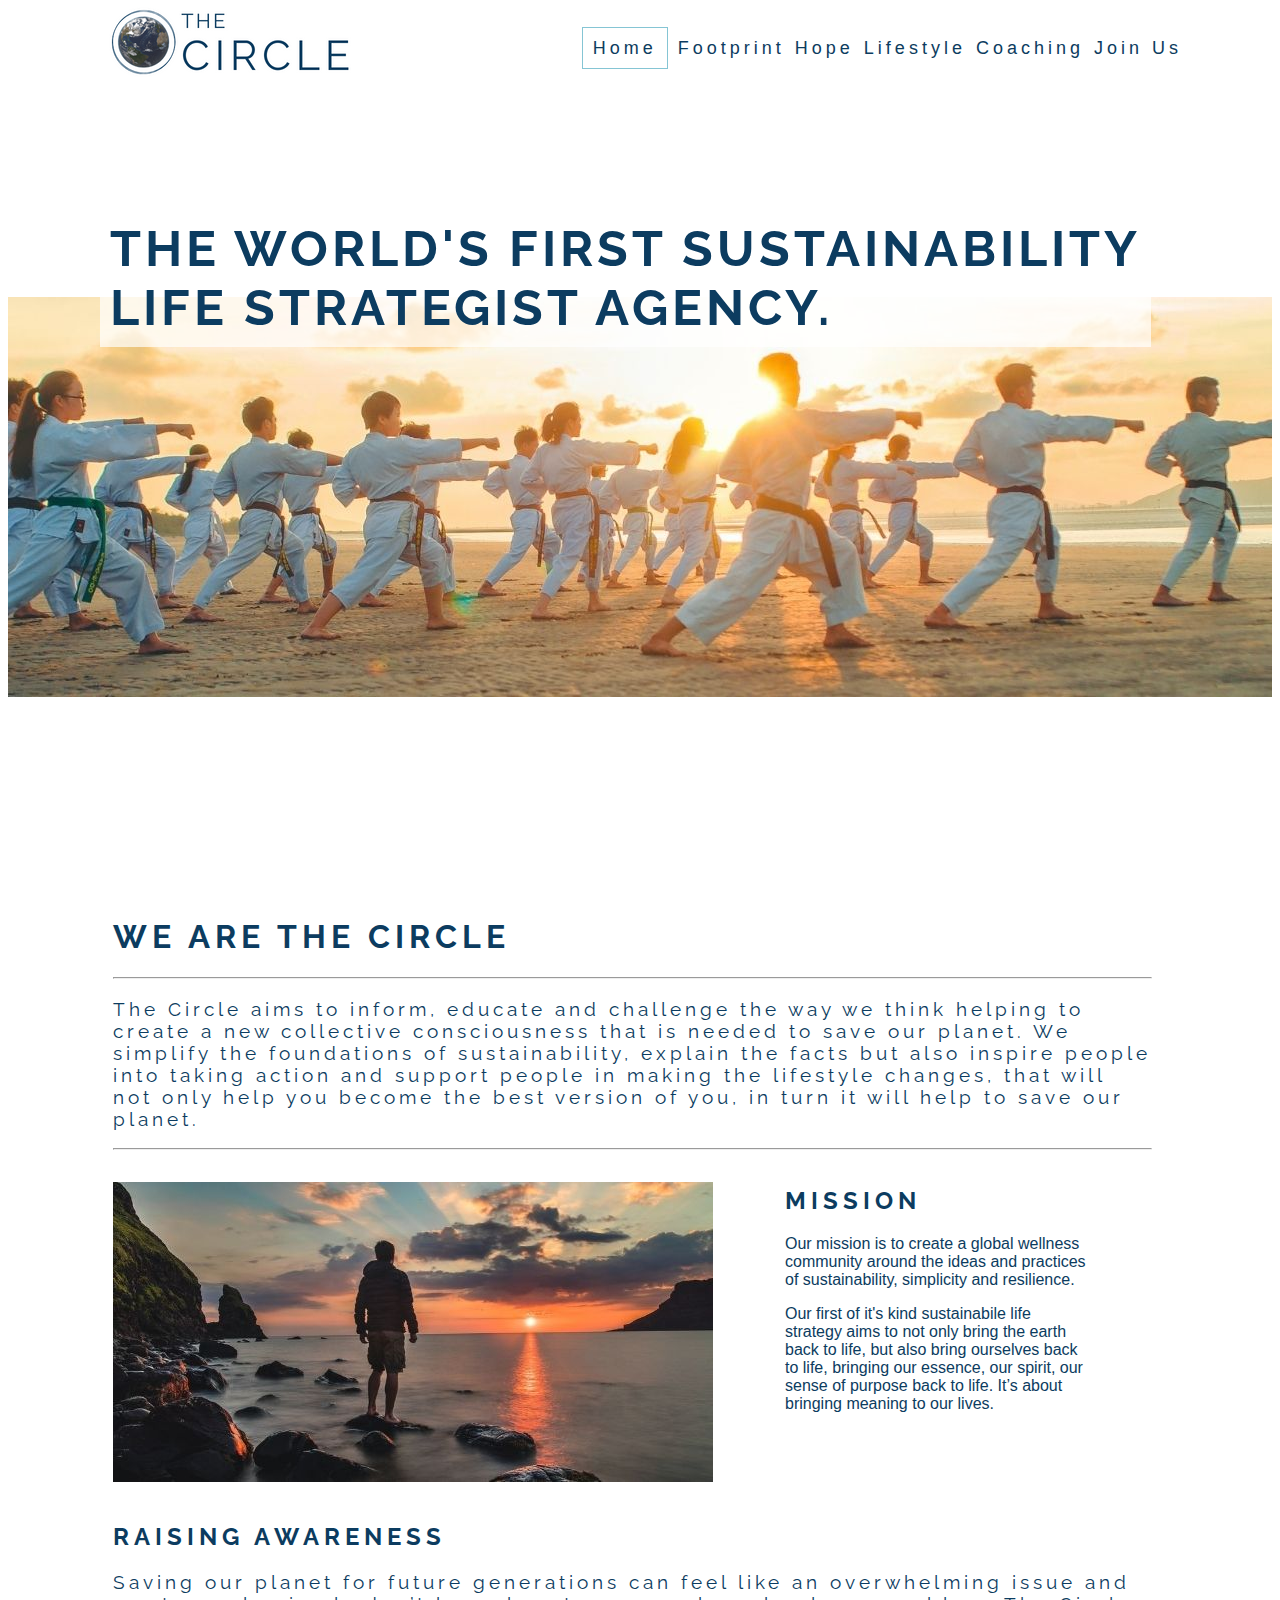
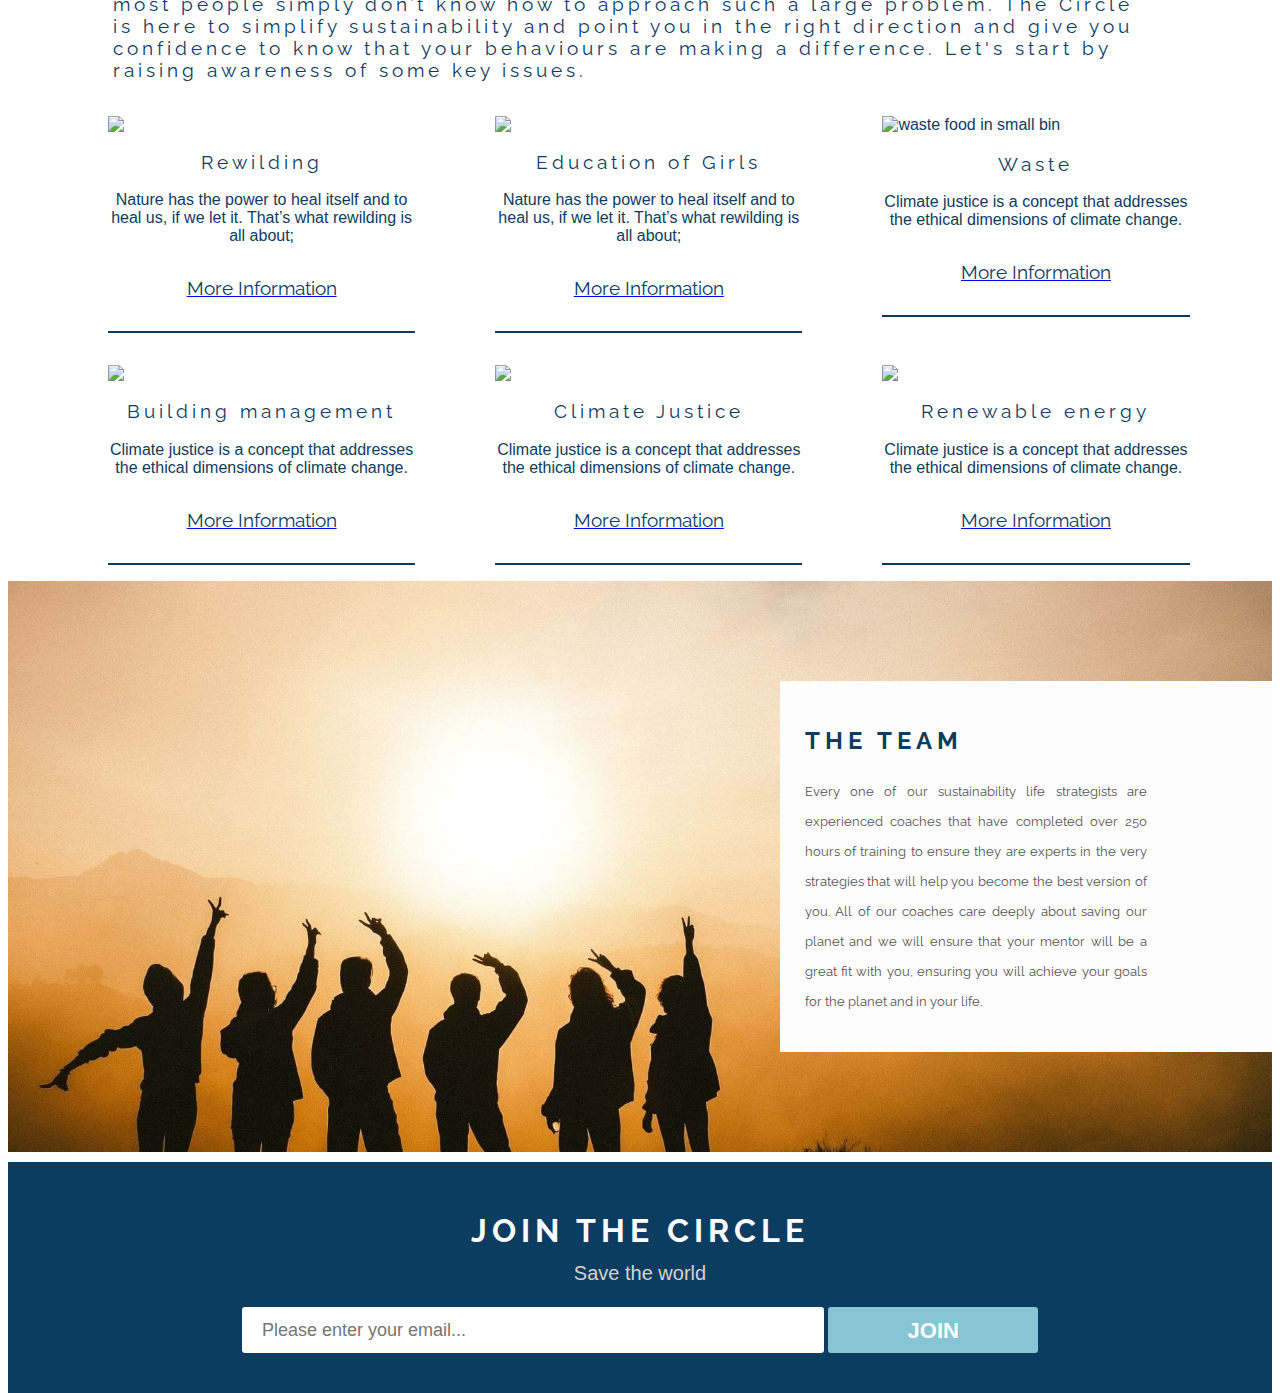
==== commit 62c2ed8c: "Add h2 to line 172" ====
--- a/index.html
+++ b/index.html
@@ -43,7 +43,7 @@
   <!-- hero image -->
   <section>
     <section id="hero-image"></section>
-    <h1 id="hero-image-main-text">The world's first sustainability life strategist agency.</h1>
+    <h1 id="hero-image-main-text">The world's first sustainability<br>life strategist agency.</h1>
   </section>
 
   <!-- introduction -->
@@ -61,7 +61,7 @@
   <section id="awareness-image-container">
     <figure id="awareness-intro-image">
       <figure id="awareness-intro">
-        <img src="assets/images/home-page/man-watching-sunrise.jpg" alt="man-watching-sunrise">
+        <img class="mobile-remove" src="assets/images/home-page/man-watching-sunrise.jpg" alt="man-watching-sunrise">
         <!-- <h2 id="awareness-intro-h">A new collective consciousness</h> -->
       </figure>
       <figcaption id="awareness-intro-image-caption">
@@ -169,7 +169,7 @@
   <section id="about-container">
     <section class="about-section">
       <section class="inner-container">
-        <h1>The Team</h1>
+        <h2>The Team</h2>
         <h5 class="team-text">Every one of our sustainability life strategists are experienced coaches that have
           completed over 250 hours of training to ensure they are experts in the very strategies that will help you
           become the best version of you. All of our coaches care deeply about saving our planet and we will ensure that
--- a/assets/css/style.css
+++ b/assets/css/style.css
@@ -105,83 +105,6 @@
   border: 1px solid #85C5D4;
   padding: 10px;
 }
-
-/* responsive nav bar */
-.hamburger {
-  display: none;
-}
-
-.bar {
-  display: block;
-  width: 25px;
-  height: 3px;
-  margin: 5px auto;
-  -webkit-transition: all 0.3s ease-in-out;
-  transition: all 0.3s ease-in-out;
-  background-color: #101010;
-}
-#menuToggle {
-  display: none;
-}
-.menu-icon {
-  display: none;
-}
-
-@media screen and (max-width: 768px) {
-  
-  #logo {
-    display: none;
-  }
-
-  #menu {
-      width: 50%;
-      height: auto;
-  }
-  #menu ul {
-      display: block;
-      max-height: 0;
-    overflow: hidden;
-    -webkit-transition: max-height 0.3s;
-    -moz-transition: max-height 0.3s;
-      -ms-transition: max-height 0.3s;
-      -o-transition: max-height 0.3s;
-    transition: max-height 0.3s;
-     }
-  #menu ul a {
-      text-align: center;
-      width: 100%;
-      height: 50px;
-      background-color: #f1c40f;
-      padding: 10px 0px 10px 5%;
-  }
-  #menu-icon {
-      width: 100px;
-      height: inherit;
-      display: block;
-      position: absolute;
-      top: 0;
-      right: 0;
-      line-height: 60px;
-  }
-  #menuToggle:checked ~ ul {
-      max-height: 350px;
-      }
-  .menu-icon i {
-      font-size: 1.7em;
-  }
-
-  #menu a:hover {
-    text-decoration: underline;
-    border: none;
-    padding: 0px;
-  }
-  
-  .active {
-    border: none;
-    padding: 0px;
-  }
-}
-
 
 
 
@@ -222,8 +145,8 @@
   text-align: center;
   font-weight: bold;
   top: 300px; 
-  left: 200px; 
-  font-size: 35px;
+  left: 75px; 
+  font-size: 45px;
   text-size-adjust: 300%;
   letter-spacing: 4px;  
   padding: 10px; 
@@ -245,27 +168,20 @@
 }
 
 #hero-image-hope-text { 
-  position: absolute; 
-  top: 375px; 
-  color: #fdfdfd;
-  left: 200px; 
-  font-size: 25px;
+  position: absolute;
+  color: #fff; 
+  text-align: center;
+  font-weight: bold;
+  top: 300px; 
+  left: 175px; 
+  font-size: 45px;
+  text-size-adjust: 300%;
   letter-spacing: 4px;  
   padding: 10px; 
-  }
-
-  #hero-image-hope-text-large { 
-    position: absolute; 
-    top: 375px; 
-    color: #fdfdfd;
-    left: 100px; 
-    font-size: 55px;
-    letter-spacing: 4px;  
-    padding: 10px; 
-    }
-  
+}
 
   /* lifestyle hero image */
+
 #hero-image-lifestyle {
   height: 800px;
   width: 100%;
@@ -275,24 +191,17 @@
   
   /* hero image text */
   #hero-image-lifestyle-text { 
-    position: absolute; 
-    color: #fff;
-    top: 175px; 
-    left: 400px; 
-    font-size: 40px;
-    letter-spacing: 4px;  
-    padding: 10px; 
-    }
-
-    #hero-image-lifestyle-text-main { 
-      position: absolute; 
-      color: #fff;
-      top: 175px; 
-      left: 100px; 
-      font-size: 100px;
-      letter-spacing: 4px;  
-      padding: 10px; 
-      }
+    position: absolute;
+  color: #fff; 
+  text-align: center;
+  font-weight: bold;
+  top: 300px; 
+  left: 75px; 
+  font-size: 45px;
+  text-size-adjust: 300%;
+  letter-spacing: 4px;  
+  padding: 10px; 
+  }
 
 
 /* join us */
@@ -545,12 +454,12 @@
   justify-content: flex-start;
   flex-direction: row;
   background-color: white;       
-  padding-left: 0px;
+  padding-left: 50px;
   }
   
         
   .hope-image {
-  width: 16vw;
+  width: 14vw;
   margin-bottom: 0;
   border-radius: 50%;
   }
@@ -559,7 +468,7 @@
   background-color: white;
   display: flex;
   flex-flow: column;
-  width: 14vw;
+  width: 13vw;
   /* padding-left: 10px;
   padding-right: 10px; */
 
@@ -625,9 +534,15 @@
   overflow: hidden; 
   }
 
+  #coaching-about-container-two {
+    background-color:white;
+    width: 83%;
+    padding-left: 100px;
+    overflow: hidden; 
+    }
 
   .coaching-about-section{
-    background-image: url(../images/hope/lifecoaching.jpg);
+    background-image: url(../images/join-us/manny-and-freddy.jpg);
     background-size: 100%;
     background-color: #fdfdfd;
     overflow: hidden;
@@ -635,7 +550,7 @@
 }
 
 .coaching-inner-container{
-    width: 35%;
+    width: 75%;
     float: left;
     background-color: #fdfdfd;
     padding: 25px;
@@ -643,7 +558,7 @@
 
 .coaching-inner-container h1{
     margin-bottom: 30px;
-    font-size: 30px;
+    font-size: 25px;
     font-weight: 900;
 }
 
@@ -1157,7 +1072,7 @@
   }
 
   
-  /* diet */
+  /* exercise */
   #exercise-about-container {
     background-color:white;
     width: 100%;
@@ -1197,41 +1112,6 @@
       text-align: justify;
   }
   
-
-  
-    
-
-
-
-  /* offsetting projects  */
-        
-
-
-/* media rules */
-
-/* @media screen and (max-width:1200px){
-    .inner-container{
-        padding: 80px;
-    }
-
-@media screen and (max-width:1000px){
-    .about-section{
-        background-size: 100%;
-        padding: 100px 40px;
-    }
-    .inner-container{
-        width: 100%;
-    }
-
-@media screen and (max-width:600px){
-    .about-section{
-        padding: 0;
-    }
-    .inner-container{
-        padding: 30px;} */
-
-
-        /* lifestyle */
 
         /* methodology */
 
@@ -1381,11 +1261,11 @@
           --position: 5;
         }
 
-/* mindset */ 
+/* testimonials */ 
 
 #mindset-container{
-  background-image: linear-gradient(rgba(0, 0, 0, .6), rgba(0, 0, 0, .6)), url(../images/lifestyle/man-in-forest.jpg);
-  height: 300px;
+  background-image: linear-gradient(rgba(0, 0, 0, .6), rgba(0, 0, 0, .6)), url(../images/lifestyle/water.jpg);
+  height: 250px;
   background-size: 100%;
   overflow: hidden;
   padding: 100px 0;
@@ -1404,67 +1284,45 @@
 
   /* events */
 
+/* exercise */
+#event-about-container {
+background-color:white;
+width: 100%;
+}
+
   .events-about-section{
-    background-image:linear-gradient(rgba(0, 0, 0, .8), rgba(0, 0, 0, .8)), url(../images/lifestyle/event.jpg);
-    background-size: 100%;
-    background-color: rgba(255, 255, 255,);
-    overflow: hidden;
-    padding: 100px 0;
-  }
-
-  @media only screen and (max-width: 479px) {
-    .bg-change{background-image:none !important;background-color:#222222 !important;}
-    }
-  
-    /* coaching */
- #coaching-about-container {
-  background-color:white;
-  width: 85%;
-  padding-right: 10px;
-  overflow: hidden; 
-  }
-
-  #coaching-about-container-two {
-    background-color:white;
-    width: 85%;
-    padding-right: 10px;
-    overflow: hidden; 
-    padding-left: 100px;
-    }
-
-
-  .coaching-about-section{
-    background-image: url(../images/join-us/manny-and-freddy.jpg);
-    background-size: 100%;
-    background-color: rgba(255, 255, 255,);
-    overflow: hidden;
-    padding: 100px 0;
-}
-
-.coaching-inner-container{
-  position: relative;
-  left: 200px;
-  /* top: 50px; */
-  width: 60%;
-  background-color: rgb(255, 255, 255, 0.9);
-  padding-top: 2px;
-  padding-bottom: 10px;
-  padding-left: 20px;
-  padding-right: 20px;
-}
-
-.coaching-inner-container h1{
-    margin-bottom: 10px;
-    font-size: 30px;
-    font-weight: 900;
-}
-
-.coaching-text{
-    font-size: 13px;
-    color: #545454;
-    line-height: 30px;
-    text-align: justify;
-}
+      background-image: url(../images/lifestyle/outside-event.jpg);
+      background-size: 100%;
+      background-color: rgba(255, 255, 255,);
+      overflow: hidden;
+      padding: 100px 0;
+  }
+  
+  .events-inner-container{
+    position: relative;
+    left: 650px;
+    /* top: 50px; */
+    width: 30%;
+    background-color: rgb(255, 255, 255, 0.9);
+    padding-top: 2px;
+    padding-bottom: 10px;
+    padding-left: 20px;
+    padding-right: 20px;
+  }
+  
+  .events-inner-container h1{
+      margin-bottom: 10px;
+      font-size: 30px;
+      font-weight: 900;
+  }
+  
+  .events-text{
+      font-size: 13px;
+      color: #545454;
+      line-height: 30px;
+      text-align: justify;
+  }
+
 
 /* coaching */
 #life-coaching-about-container {
@@ -1502,49 +1360,6 @@
     font-weight: 900;
 }
 
-/* events */
-#events-about-container {
-  background-color:white;
-  width: 85%;
-  padding-right: 10px;
-  overflow: hidden; 
-  }
-
-  #events-about-container-two {
-    background-color:white;
-    width: 85%;
-    padding-right: 10px;
-    overflow: hidden; 
-    padding-left: 100px;
-    }
-
-
-  .events-about-section{
-    background-image: url(../images/join-us/manny-and-freddy.jpg);
-    background-size: 100%;
-    background-color: rgba(255, 255, 255,);
-    overflow: hidden;
-    padding: 100px 0;
-}
-
-.events-inner-container{
-  position: relative;
-  left: 50px;
-  /* top: 50px; */
-  width: 60%;
-  background-color: rgb(255, 255, 255, 0.9);
-  padding-top: 2px;
-  padding-bottom: 10px;
-  padding-left: 20px;
-  padding-right: 20px;
-}
-
-.events-inner-container h1{
-    margin-bottom: 10px;
-    font-size: 30px;
-    font-weight: 900;
-}
-
 .events-text{
     font-size: 13px;
     color: #545454;
@@ -1552,3 +1367,727 @@
     text-align: justify;
 }
 
+
+
+
+
+
+
+
+
+/* ///////////////////////////////////////////////////////////////////////////////// */
+/* media queries */
+
+@media screen and (max-width: 768px) {
+  
+  #logo {
+    position: absolute;
+    top: 0px;
+    left: 35vw;
+  }
+
+  #hero-image-main-text {
+    left: 0px;
+  }
+  .mobile-remove {
+    display: none;
+  }
+
+  .about-section {
+    background-image: none;
+  }
+
+  .team-text {
+    left: 0px;
+    width: 300px
+  }
+
+  .flex-container {
+    display: block;
+    /* justify-content: flex-start;
+    flex-direction: row; */
+    background-color: white; 
+    padding-left: 0;      
+    }
+          
+    .awareness-image {
+    width: 80vw;
+    margin-bottom: 0;
+    }
+          
+    .awareness-figure {
+    background-color: white;
+    display: flex;
+    flex-flow: column;
+    width: 80vw;
+    padding-left: 0px;
+    padding-right: 0px;
+    }
+    
+    .awareness-caption {
+    align-self: flex-start;
+    text-align: center;
+    border-bottom: none;
+    font-size: 100%;
+    width: 75vw;
+    }
+    
+    .more-info {
+      text-decoration: none;
+    }
+
+    #about-container {
+      background-color:white;
+      width: 100%; 
+      }
+    
+    
+      .about-section{
+        background-image: none;
+        background-size: 100%;
+        background-color: #fdfdfd;
+        overflow: hidden;
+        padding: 0;
+    }
+    
+    .inner-container{
+        width: 90%;
+        float: right;
+        background-color: #fdfdfd;
+        padding: 25px;
+    }
+    
+    .inner-container h1{
+        margin-bottom: 30px;
+        font-size: 30px;
+        font-weight: 900;
+    }
+    
+    .team-text{
+        font-size: 13px;
+        color: #545454;
+        line-height: 30px;
+        text-align: justify;
+        margin-bottom: 10px;
+        padding-right: 100px;
+    }
+
+    /* offseting section */
+#offsetting-introduction-container {
+  background-color: white;
+  padding-left: 105px;
+  padding-right: 120px;
+  }
+  
+  /* offset image with text over */
+  
+  .offsetting-container {
+  display: block;
+  background-color: white;
+  padding-left: 5vw;     
+  }
+  
+  .offset-image { 
+    width: 95vw; 
+    margin-bottom: 5px;
+    margin-top: 0;
+    margin-left: 0;
+    margin-right: 0;
+  }
+  
+  .offset-intro { 
+    position: relative; 
+    margin-bottom: 0;
+    margin-top: 0;
+    margin-left: 0;
+    margin-right: 0;
+  }
+  
+  .offset-intro-h { 
+    position: absolute; 
+    top: 200px; 
+  }
+  
+  .offset-intro-h figcaption { 
+    color: white; 
+    letter-spacing: 1px;  
+    font-size: 15px;
+    background: rgba(0, 0, 0, 0.7);
+    padding: 10px; 
+  }
+
+      #sink-image {
+        width: 100%;
+        height: auto;
+        padding-left: 0px;
+      } 
+
+      #footprint-main {
+      background-color: white;
+      padding-top: 30px;
+      padding-left: 5px;
+      width: 80%;
+      float: left;
+}
+
+#footprint-body {
+  background-color: white;
+  padding-top: 30px;
+  padding-left: 5px;
+  width: 80%;
+  float: left;
+}
+
+#net-zero-neutral {
+  display: block;
+  justify-content: flex-start;
+  flex-direction: row;
+  width: 80vw;
+  background-color: white;
+  padding-top: 50px;
+  padding-left: 0px;
+}
+
+.hope-figure {
+  background-color: white;
+  display: flex;
+  flex-flow: column;
+  width: 55vw;
+}
+
+#offsetting-introduction-container {
+  background-color: white;
+  padding-left: 5vw;
+  padding-right: 5vw;
+}
+
+#hero-image-footprint-text {
+  position: absolute;
+  color: #fff;
+  text-align: center;
+  font-weight: bold;
+  top: 300px;
+  left: 20px;
+  font-size: 35px;
+  text-size-adjust: 300%;
+  letter-spacing: 4px;
+  padding: 10px;
+}
+
+#hero-image-hope-text {
+  position: absolute;
+  top: 375px;
+  color: #fdfdfd;
+  left: 20px;
+  font-size: 25px;
+  letter-spacing: 4px;
+  padding: 10px;
+}
+
+#un-container {
+  background-color:white;
+  padding-left: 5px;
+  padding-right: 5px;
+  width: 90vw;
+  display: flex;
+  flex-direction: column;
+  }
+  
+  .un-flex-grid {
+    display: block;
+    width: 90vw;
+    margin-left: 5px;
+    margin-right: auto;
+  }
+  
+  .un-img {
+    flex-direction: column;
+    width: 90vw;
+    padding-bottom: 5px;
+  }
+  
+  .un-img-horizontal {
+    float: left;
+    width: 90vm;
+    padding-bottom: 5px;
+  }
+
+
+  #coaching-about-container {
+    background-color:white;
+    width: 95%;
+    padding-left: 2px;
+    overflow: hidden; 
+    }
+  
+    #coaching-about-container-two {
+      background-color:white;
+      width: 95%;
+      padding-left: 2px;
+      overflow: hidden; 
+      }
+  
+    .coaching-about-section{
+      display: none;
+    }
+      
+/* hope page */
+
+.hope-container {
+  display: block;
+  justify-content: flex-start;
+  flex-direction: row;
+  background-color: white;       
+  padding-left: 50px;
+  }
+  
+        
+  .hope-image {
+  width: 45vw;
+  margin-bottom: 0;
+  border-radius: 50%;
+  }
+        
+  .hope-figure {
+  background-color: white;
+  display: flex;
+  flex-flow: column;
+  width: 45vw;
+  /* padding-left: 10px;
+  padding-right: 10px; */
+
+  }
+
+  /* technology */
+
+#hope-tech-container {
+  background-color:white;
+  padding-left: 10px;
+  padding-right: 0px;
+  }
+
+.tech-highlight {
+  color: #0C3C60;
+  /* padding-left: 50px; */
+}
+
+.tech-figure {
+  display: block;
+  flex-flow: row;
+  justify-content: flex-start;
+  left: 0;
+}
+
+.tech-img {
+  width: 75vw;
+  margin-bottom: 0;
+  margin-left: 0;
+}
+
+.tech-figcaption {
+  align-self: flex-start;
+  border-left: none;
+  padding-left: 0;
+  margin-left: 0;
+  width: 75vw;
+
+}
+
+#cop-about-container {
+  background-color:white;
+  width: 83%;
+  padding-left: 0px;
+  overflow: hidden; 
+  }
+
+
+  .cop-about-section{
+    background-image: none;
+    background-size: 100%;
+    background-color: #fdfdfd;
+    overflow: hidden;
+    padding: 0px;
+}
+
+.cop-inner-container{
+    width: 100%;
+    float: left;
+    background-color: #fdfdfd;
+    padding: 0px;
+}
+
+.cop-inner-container h1{
+    margin-bottom: 0px;
+    font-size: 30px;
+    font-weight: 900;
+}
+
+.cop-text{
+    font-size: 15px;
+    color: black;
+    line-height: 30px;
+    text-align: justify;
+    margin-bottom: 10px;
+    padding-right: 100px;
+}
+
+#protest-about-container {
+  background-color:white;
+  width: 95vw;
+  padding-left: 0px;
+  overflow: hidden; 
+  }
+
+
+  .protest-about-section{
+    background-image: none;
+    background-size: 100%;
+    background-color: #fdfdfd;
+    overflow: hidden;
+    padding: 0px;
+}
+
+.protest-inner-container{
+    width: 90%;
+    float: left;
+    background-color: #fdfdfd;
+    padding: 5px;
+}
+
+.protest-inner-container h1{
+    margin-bottom: 30px;
+    font-size: 30px;
+    font-weight: 900;
+}
+/* coaching */
+#life-coaching-about-container {
+  background-color:white;
+  width: 85vw;
+  padding-right: 10px;
+  overflow: hidden; 
+  padding-left: 0px;
+  }
+  
+  
+  .life-coaching-about-section{
+  background-image: none;
+  background-size: 100%;
+  background-color: rgba(255, 255, 255,);
+  overflow: hidden;
+  padding: 0;
+  }
+  
+  .life-coaching-inner-container{
+  position: relative;
+  left: 0px;
+  /* top: 50px; */
+  width: 80%;
+  background-color: rgb(255, 255, 255, 0.9);
+  padding-top: 2px;
+  padding-bottom: 10px;
+  padding-left: 5px;
+  padding-right: 5px;
+  }
+  
+  .life-coaching-inner-container h1{
+      margin-bottom: 10px;
+      font-size: 30px;
+      font-weight: 900;
+  }
+  
+  .events-text{
+      font-size: 13px;
+      color: #545454;
+      line-height: 30px;
+      text-align: justify;
+  }
+
+  #title {
+    padding-top: 30px;
+    padding-left: 10px;
+    width: 75%;
+    float: left;
+    }
+            
+    #solution {
+    padding-top: 30px;
+    padding-right: 0px;
+    width: 75%;
+    float: left;
+    }
+  
+  /* navigation to next awareness page */
+  #next-awareness-container {
+    background-color: #fff;
+    width: 100%;
+    overflow: hidden; 
+    }
+  
+  #next-awareness-education{
+    background-image: url(../images/hero-images/education-of-girls.jpg);
+    background-repeat: no-repeat;
+    background-size: cover;
+    background-position: center;
+    height: 200px;
+    width: 100%;
+    overflow: hidden;
+  }
+
+  #hero-image-lifestyle-text { 
+    position: absolute;
+  color: #fff; 
+  text-align: center;
+  font-weight: bold;
+  top: 300px; 
+  left: 25px; 
+  font-size: 45px;
+  text-size-adjust: 300%;
+  letter-spacing: 4px;  
+  padding: 10px; 
+  }
+
+  .introduction-container {
+    background-color: white;
+    padding-left: 5px;
+    padding-right: 5px;
+    }
+
+    #awareness-image-container {
+      background-color: white;       
+      padding-left: 5px;
+      padding-right: 5px;
+      }
+
+      .steps ul {
+        display: flex;
+        flex-wrap: wrap;
+        padding-left: 5px;
+      }
+      
+      .steps ul li {
+        text-align: center;
+        list-style: none;
+        flex: 0 0 90%;
+        padding-left: 4vw;
+        padding-right: 4vw;
+        padding-top: 1vw;
+        padding-bottom: 1vw;
+      }
+
+/* diet */
+#diet-about-container {
+  background-color:white;
+  width: 100%;
+  }
+
+
+  .diet-about-section{
+    background-image: none;
+    background-size: 100%;
+    background-color: rgba(255, 255, 255,);
+    overflow: hidden;
+    padding: 0px;
+}
+
+.diet-inner-container{
+  position: relative;
+  left: 0px;
+  /* top: 50px; */
+  width: 90%;
+  background-color: rgb(255, 255, 255, 0.9);
+  padding-top: 2px;
+  padding-bottom: 10px;
+  padding-left: 2px;
+  padding-right: 2px;
+}
+
+.diet-inner-container h1{
+    margin-bottom: 10px;
+    font-size: 30px;
+    font-weight: 900;
+}
+
+.diet-text{
+    font-size: 15px;
+    color: black;
+    line-height: 30px;
+    text-align: justify;
+}
+
+
+
+ /* mind */
+ 
+
+#mind-about-container {
+  background-color:white;
+  width: 100%;
+  }
+
+
+  .mind-about-section{
+    background-image: none;
+    background-size: 100%;
+    background-color: rgba(255, 255, 255,);
+    overflow: hidden;
+    padding: 0px;
+}
+
+.mind-inner-container{
+  position: relative;
+  left: 0px;
+  /* top: 50px; */
+  width: 90%;
+  background-color: rgb(255, 255, 255, 0.9);
+  padding-top: 2px;
+  padding-bottom: 10px;
+  padding-left: 2px;
+  padding-right: 2px;
+}
+
+.mind-inner-container h1{
+    margin-bottom: 10px;
+    font-size: 30px;
+    font-weight: 900;
+}
+
+.mind-text{
+    font-size: 15px;
+    color: black;
+    line-height: 30px;
+    text-align: justify;
+}
+
+
+/* exercise */
+#exercise-about-container {
+  background-color:white;
+  width: 100%;
+  }
+
+
+  .exercise-about-section{
+    background-image: none;
+    background-size: 100%;
+    background-color: rgba(255, 255, 255,);
+    overflow: hidden;
+    padding: 0px;
+}
+
+.exercise-inner-container{
+  position: relative;
+  left: 0px;
+  /* top: 50px; */
+  width: 90%;
+  background-color: rgb(255, 255, 255, 0.9);
+  padding-top: 2px;
+  padding-bottom: 10px;
+  padding-left: 2px;
+  padding-right: 2px;
+}
+
+.exercise-inner-container h1{
+    margin-bottom: 10px;
+    font-size: 30px;
+    font-weight: 900;
+}
+
+.exercise-text{
+    font-size: 15px;
+    color: black;
+    line-height: 30px;
+    text-align: justify;
+}
+
+.hope-heading {
+  color: #fff;
+  font-weight: bolder;
+  padding: 20px;
+  background: linear-gradient(135deg, orange 50%, cyan);
+  width: 90vw;
+  left: 0;
+  overflow: hidden;
+}
+
+header {
+  padding-right: 0px;
+  padding-left: 0px;
+} 
+
+#menu {
+  font-size: 80%;
+  letter-spacing: 4px;
+  background-color: #fff;
+  vertical-align: top;
+  padding: 20px;
+}
+
+#menu,
+menu ul {
+  display: block;
+  justify-content: flex-end;
+  flex-direction: row;
+  flex-wrap: wrap;
+  width: 100%;
+}
+
+#menu,
+#menu li {
+  list-style-type: none;
+  font-size: large;
+  margin-right: 10px;
+
+}
+
+#menu a {
+  text-decoration: none;
+  color: inherit;
+}
+
+#menu a:hover {
+  font-weight: bold;
+  border: none;
+  padding: 0px;
+}
+
+.active {
+  font-weight: bold;
+  border: none;
+  padding: 0px;
+}
+
+#awareness-intro-image {
+  display: block;
+  flex-flow: row;
+  justify-content: flex-start;
+  width: 95vw;
+  height: auto;
+}
+
+#awareness-intro-image-caption {
+  align-self: flex-start;
+  padding-left: 0em;
+  margin-left: 0em;
+  width: 90vw;
+  padding-right: 0px;
+}
+
+#awareness-image-container {
+  background-color: white;       
+  padding-left: 0px;
+  padding-right: 0px;
+  }
+
+.awareness-intro { 
+  position: relative; 
+  width: 100%; 
+}
+
+.awareness-intro-h { 
+  position: absolute; 
+  top: 200px; 
+  left: 30px; 
+  width: 100%; 
+}
+
+}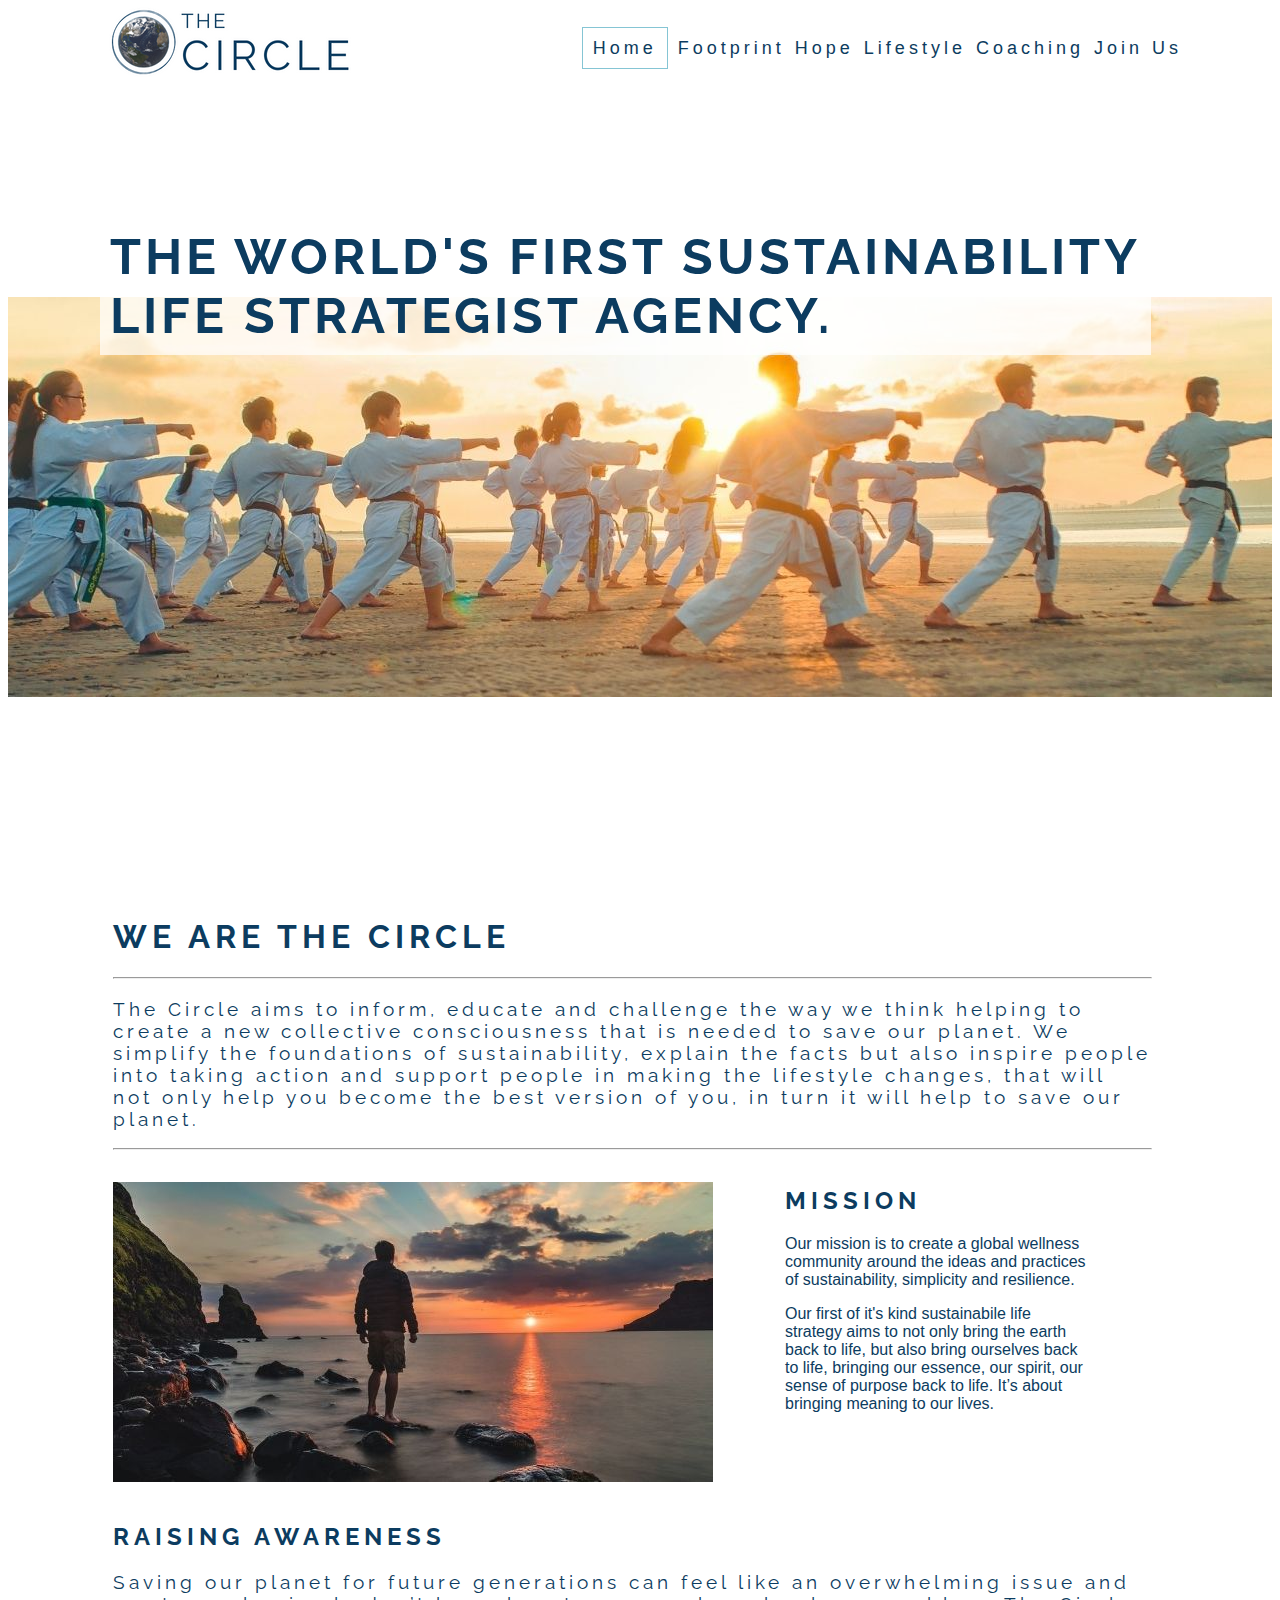
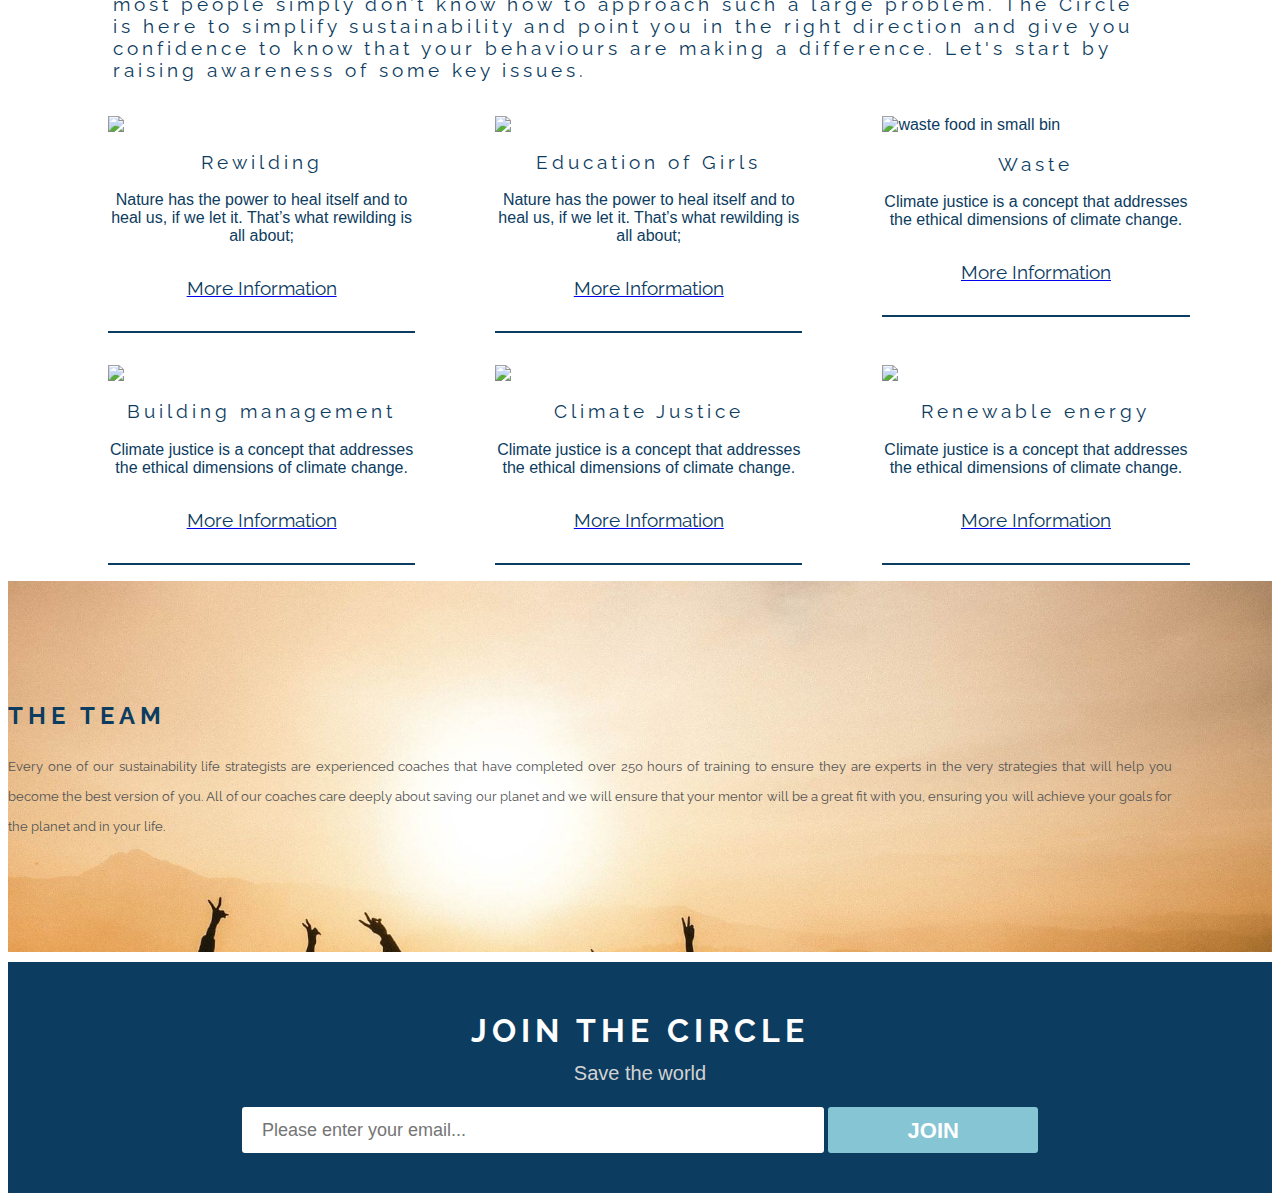
==== commit d0c7c736: "fix warnings on home page" ====
--- a/index.html
+++ b/index.html
@@ -41,9 +41,9 @@
   </header>
 
   <!-- hero image -->
-  <section>
-    <section id="hero-image"></section>
-    <h1 id="hero-image-main-text">The world's first sustainability<br>life strategist agency.</h1>
+  
+    <section id="hero-image">
+    <h2 id="hero-image-main-text">The world's first sustainability<br>life strategist agency.</h2>
   </section>
 
   <!-- introduction -->
@@ -166,9 +166,7 @@
   </section>
 
   <!-- the team -->
-  <section id="about-container">
-    <section class="about-section">
-      <section class="inner-container">
+  <section id="about-container" class="about-section" class="inner-container">
         <h2>The Team</h2>
         <h5 class="team-text">Every one of our sustainability life strategists are experienced coaches that have
           completed over 250 hours of training to ensure they are experts in the very strategies that will help you
@@ -176,8 +174,6 @@
           your mentor will be a great fit with you, ensuring you will achieve your goals for the planet and in your
           life.</h5>
       </section>
-    </section>
-  </section>
 
     <!-- footer -->
     <footer id="footer-container">
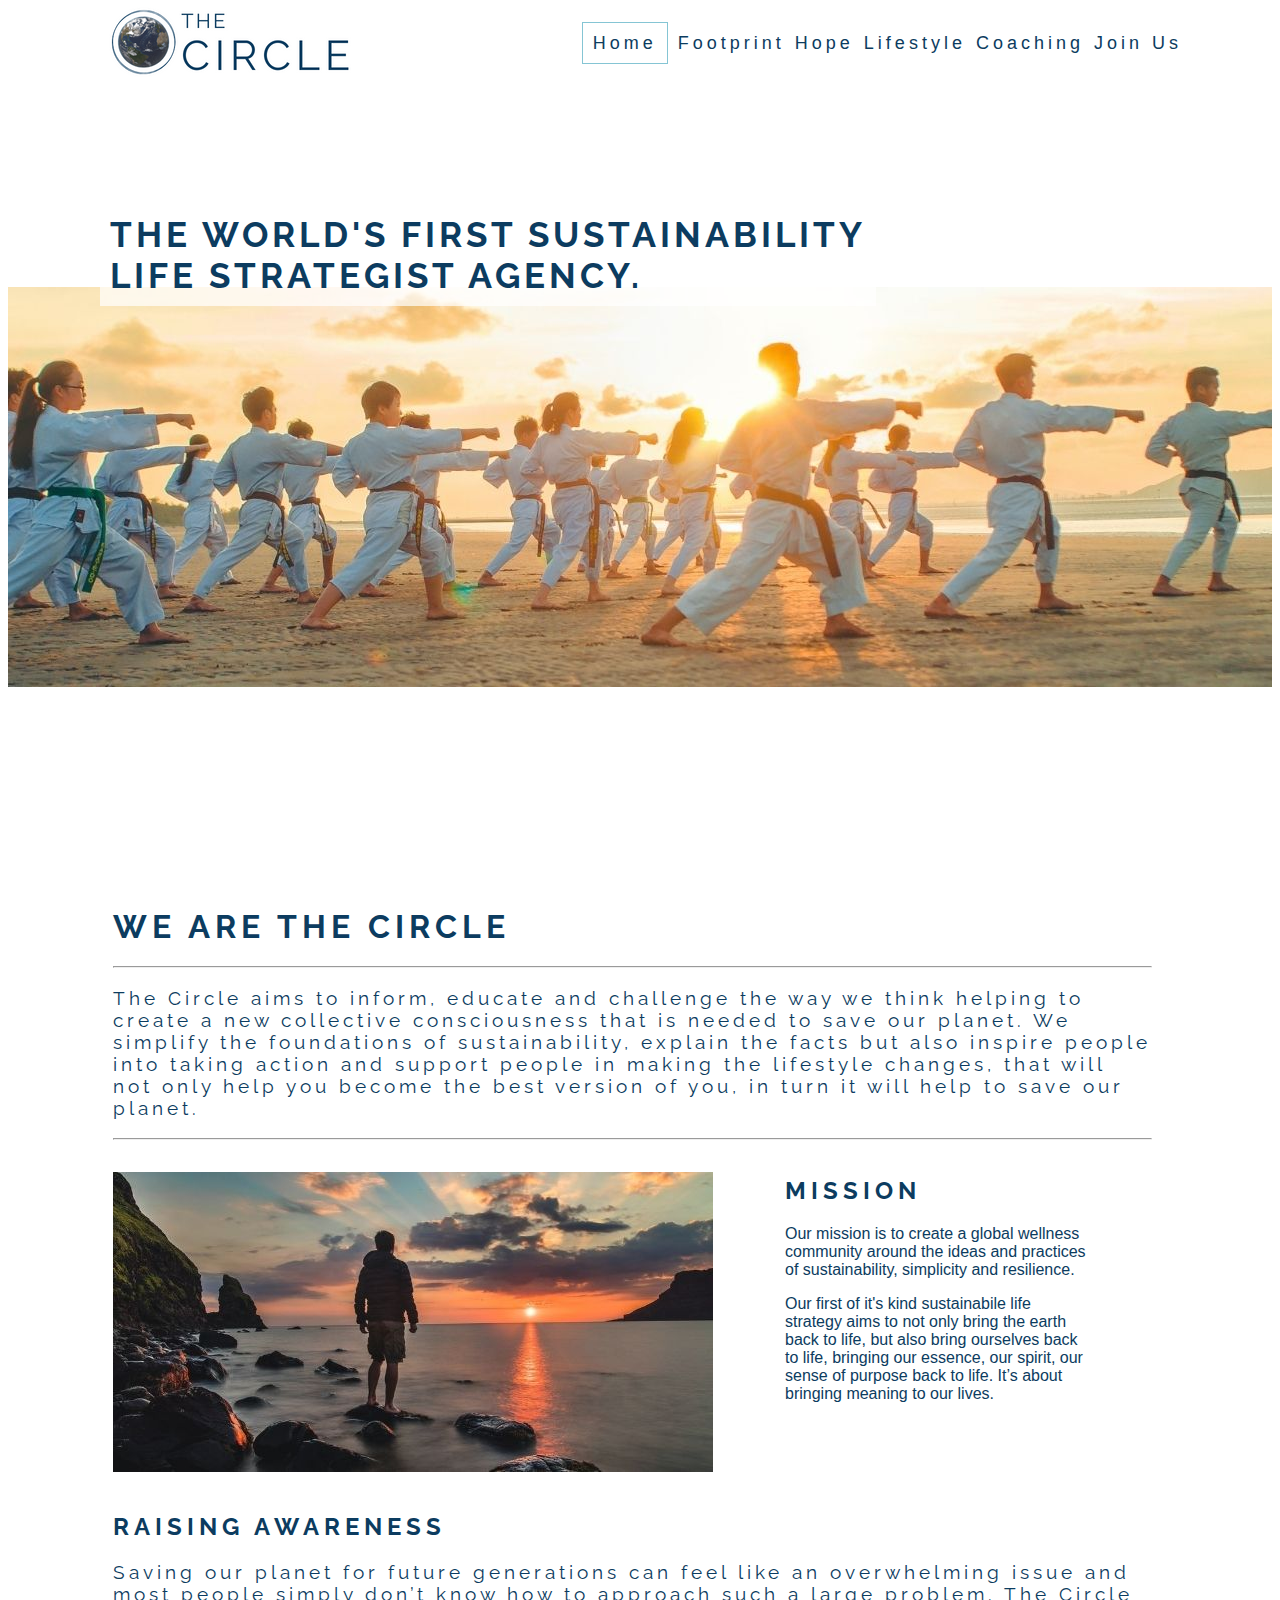
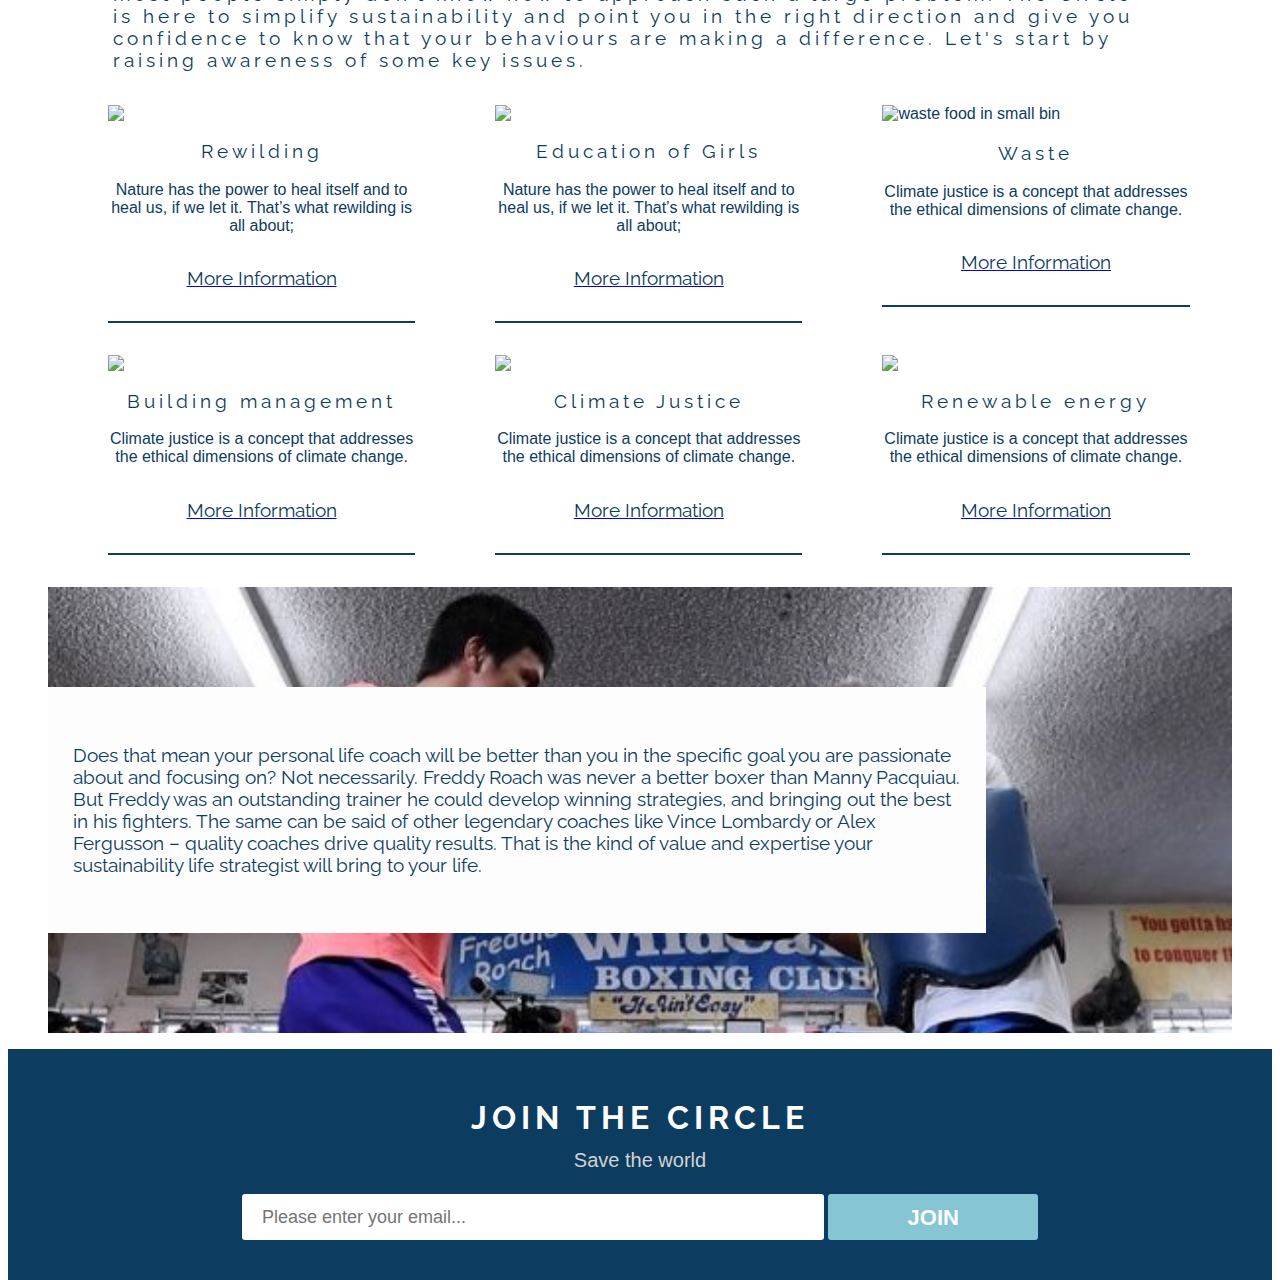
==== commit e4eef293: "Add next button and content to rewilding page" ====
--- a/index.html
+++ b/index.html
@@ -13,9 +13,9 @@
 
 <body>
   <!-- navigation menu -->
-<header>
+  <header>
 
-    <nav id="nav-container" class="menu">
+    <nav class="menu">
       <img id="logo" src="assets/images/logo/the-circle-horizontal.png" alt="the-circle-horizontal-logo">
       <ul id="menu">
         <li>
@@ -32,7 +32,7 @@
         </li>
         <li>
           <a href="coaching.html">Coaching</a>
-          </li>
+        </li>
         <li>
           <a href="join-us.html">Join Us</a>
         </li>
@@ -41,8 +41,8 @@
   </header>
 
   <!-- hero image -->
-  
-    <section id="hero-image">
+
+  <section id="hero-image">
     <h2 id="hero-image-main-text">The world's first sustainability<br>life strategist agency.</h2>
   </section>
 
@@ -165,27 +165,29 @@
     </figure>
   </section>
 
-  <!-- the team -->
-  <section id="about-container" class="about-section" class="inner-container">
-        <h2>The Team</h2>
-        <h5 class="team-text">Every one of our sustainability life strategists are experienced coaches that have
-          completed over 250 hours of training to ensure they are experts in the very strategies that will help you
-          become the best version of you. All of our coaches care deeply about saving our planet and we will ensure that
-          your mentor will be a great fit with you, ensuring you will achieve your goals for the planet and in your
-          life.</h5>
-      </section>
+  <figure class="coaching-about-section">
+    <section class="coaching-inner-container">
+      <h5>Does that mean your personal life coach will be better than you in the specific goal you are passionate
+        about and
+        focusing on? Not necessarily. Freddy Roach was never a better boxer than Manny Pacquiau. But Freddy was an
+        outstanding trainer he could develop winning strategies, and bringing out the best in his
+        fighters. The same can be said of other legendary coaches like Vince Lombardy or Alex Fergusson – quality
+        coaches drive quality results.
+        That is the kind of value and expertise your sustainability life strategist will bring to your life.</h5>
+    </section>
+  </figure>
 
-    <!-- footer -->
-    <footer id="footer-container">
-      <section class="emailSignup">
-        <h2>Join The Circle</h2>
-        <p>Save the world</p>
-        <form class="emailSignup--form">
-          <input type="email" class="emailSignup--email-input" placeholder="Please enter your email..." required>
-          <input type="submit" class="emailSignup--email-submit" value="Join">
-        </form>
-      </section>
-    </footer>
+  <!-- footer -->
+  <footer id="footer-container">
+    <section class="emailSignup">
+      <h2>Join The Circle</h2>
+      <p>Save the world</p>
+      <form class="emailSignup--form">
+        <input type="email" class="emailSignup--email-input" placeholder="Please enter your email..." required>
+        <input type="submit" class="emailSignup--email-submit" value="Join">
+      </form>
+    </section>
+  </footer>
 </body>
 
 </html>--- a/assets/css/style.css
+++ b/assets/css/style.css
@@ -48,13 +48,6 @@
   padding-left: 100px;
 }  
 
-/* #nav-container {
-  background-color:orange;
-  height: 50px;
-  padding-left: 100px;
-  padding-right: 100px;
-  padding-top: 0px;
-  } */
 
 /* logo */
 #logo {
@@ -106,6 +99,57 @@
   padding: 10px;
 }
 
+
+#menu {
+  font-size: 80%;
+  letter-spacing: 4px;
+  background-color: #fff;
+  vertical-align: top;
+  padding: 20px;
+}
+
+#menu,
+menu ul {
+  display: flex;
+  justify-content: flex-end;
+  flex-direction: row;
+  flex-wrap: wrap;
+  width: 100%;
+}
+
+/* awareness nav */
+
+#menu-aware {
+  font-size: 80%;
+  letter-spacing: 4px;
+  background-color: #fff;
+  vertical-align: top;
+  padding: 20px;
+  float: right;
+}
+
+#menu-aware,
+#menu-aware li {
+  list-style-type: none;
+  font-size: large;
+  margin-right: 10px;
+
+}
+
+#menu-aware a {
+  text-decoration: none;
+  color: inherit;
+}
+
+#menu-aware a:hover {
+  border: 1px solid #85C5D4;
+  padding: 10px;
+}
+
+.active {
+  border: 1px solid #85C5D4;
+  padding: 10px;
+}
 
 
 /* hero image */
@@ -131,7 +175,7 @@
   position: absolute; 
   top: 175px; 
   left: 100px;
-  font-size: 50px;
+  font-size: 35px;
   text-size-adjust: 300%;
   letter-spacing: 4px;  
   background: rgba(255, 255, 255, 0.7);
@@ -541,6 +585,20 @@
     overflow: hidden; 
     }
 
+    #coaching-about-container-three {
+      background-color:white;
+      width: 83%;
+      padding-left: 100px;
+      overflow: hidden; 
+      }
+
+      #coaching-about-container-four {
+        background-color:white;
+        width: 83%;
+        padding-left: 100px;
+        overflow: hidden; 
+        }
+
   .coaching-about-section{
     background-image: url(../images/join-us/manny-and-freddy.jpg);
     background-size: 100%;
@@ -683,7 +741,7 @@
 /* education of girls */
 
 #hero-image-education {
-  height: 400px;
+  height: 300px;
   width: 100%;
   overflow: hidden;
   background: url(../images/hero-images/education-of-girls.jpg) no-repeat center center;
@@ -720,10 +778,9 @@
 
 #awareness-container {
   background-color:white;
-  width: 100%;
+  overflow: hidden;
   padding-left: 50px;
-  padding-right: 50px;
-  overflow: hidden; 
+  width: calc(100% - 50px); 
   }
   
   #title {
@@ -736,7 +793,7 @@
   #solution {
   padding-top: 30px;
   padding-right: 150px;
-  width: 50%;
+  width: 45%;
   float: right;
   }
 
@@ -748,7 +805,7 @@
   }
 
 #next-awareness-education{
-  background-image: url(../images/hero-images/education-of-girls.jpg);
+  background-image: url(../images/awareness/awareness-next.jpg);
   background-repeat: no-repeat;
   background-size: cover;
   background-position: center;
@@ -787,12 +844,20 @@
   }
 
 
-  .about-section{
+  #about-team-section{
     background-image: url(../images/home-page/the-team.jpg); no-repeat center;
     background-size: 100%;
     background-color: #fdfdfd;
     overflow: hidden;
     padding: 100px 0;
+}
+
+.about-section{
+  background-image: url(../images/home-page/the-team.jpg); no-repeat center;
+  background-size: 100%;
+  background-color: #fdfdfd;
+  overflow: hidden;
+  padding: 100px 0;
 }
 
 .inner-container{
@@ -819,12 +884,18 @@
 
 /* footprint page styling */
 
-#footprint-container {
+#footprint-main-container {
   background-color: white;
   padding-left: 50px;
   width: calc(100% - 50px); 
   }
   
+  #footprint-container {
+    background-color: white;
+    padding-left: 50px;
+    width: calc(100% - 50px); 
+    }
+
   #footprint-main {
   background-color: white;
   padding-top: 30px;
@@ -832,11 +903,19 @@
   width: 50%;
   float: left;
   }
-          
+   
   #footprint-body {
-  background-color: white;  
+    background-color: white;
+    padding-top: 30px;
+    padding-left: 50px;
+    width: 50%;
+    float: left;
+    }
+
+  #footprint-body {
+  background-color: blue;  
   padding-top: 30px;
-  padding-left: 50px;
+  padding-left: 100px;
   width: 50%;
   float: left;
   }
@@ -915,26 +994,16 @@
   margin-right: 0;
 }
 
-.offset-intro { 
-  position: relative; 
-  margin-bottom: 0;
-  margin-top: 0;
-  margin-left: 0;
-  margin-right: 0;
-}
-
-.offset-intro-h { 
-  position: absolute; 
-  top: 200px; 
-}
-
-.offset-intro-h figcaption { 
+.offset-image figcaption { 
   color: white; 
   letter-spacing: 1px;  
   font-size: 15px;
   background: rgba(0, 0, 0, 0.7);
   padding: 10px; 
-}
+  position: relative;
+  bottom: 100px;
+  width: 15vw
+} 
 
    /* lifestyle */
 
@@ -1170,7 +1239,7 @@
           justify-items: center;
         }
         
-        section#carousel {
+        div#carousel {
           grid-row: 1 / 2;
           grid-column: 1 / 8;
           width: 100vw;
@@ -1225,7 +1294,7 @@
           grid-column: 2 / 3;
           grid-row: 2 / 3;
         }
-        input:nth-of-type(1):checked ~ section#carousel {
+        input:nth-of-type(1):checked ~ div#carousel {
           --position: 1;
         }
         
@@ -1233,7 +1302,7 @@
           grid-column: 3 / 4;
           grid-row: 2 / 3;
         }
-        input:nth-of-type(2):checked ~ section#carousel {
+        input:nth-of-type(2):checked ~ div#carousel {
           --position: 2;
         }
         
@@ -1241,7 +1310,7 @@
           grid-column: 4 /5;
           grid-row: 2 / 3;
         }
-        input:nth-of-type(3):checked ~ section#carousel {
+        input:nth-of-type(3):checked ~ div#carousel {
           --position: 3;
         }
         
@@ -1249,7 +1318,7 @@
           grid-column: 5 / 6;
           grid-row: 2 / 3;
         }
-        input:nth-of-type(4):checked ~ section#carousel {
+        input:nth-of-type(4):checked ~ div#carousel {
           --position: 4;
         }
         
@@ -1257,7 +1326,7 @@
           grid-column: 6 / 7;
           grid-row: 2 / 3;
         }
-        input:nth-of-type(5):checked ~ section#carousel {
+        input:nth-of-type(5):checked ~ div#carousel {
           --position: 5;
         }
 
@@ -1804,7 +1873,7 @@
 
   #title {
     padding-top: 30px;
-    padding-left: 10px;
+    padding-left: 100px;
     width: 75%;
     float: left;
     }
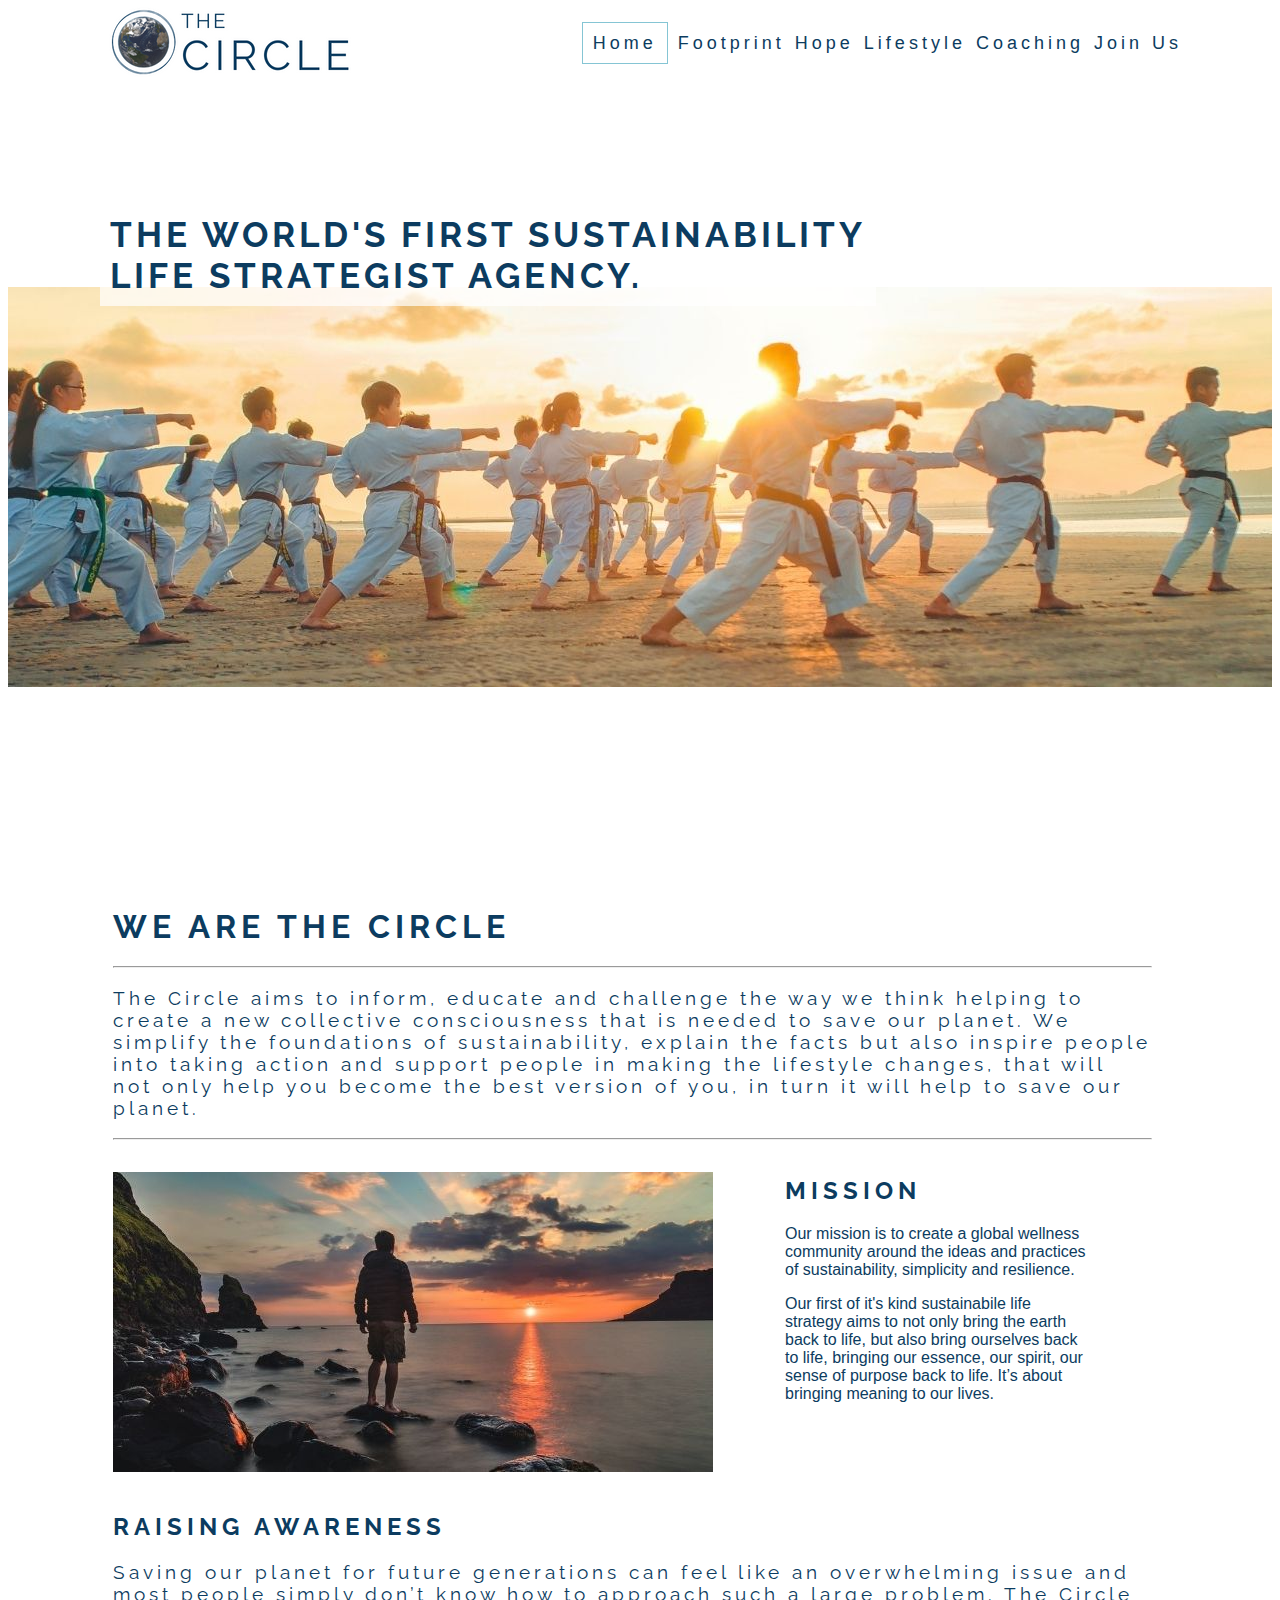
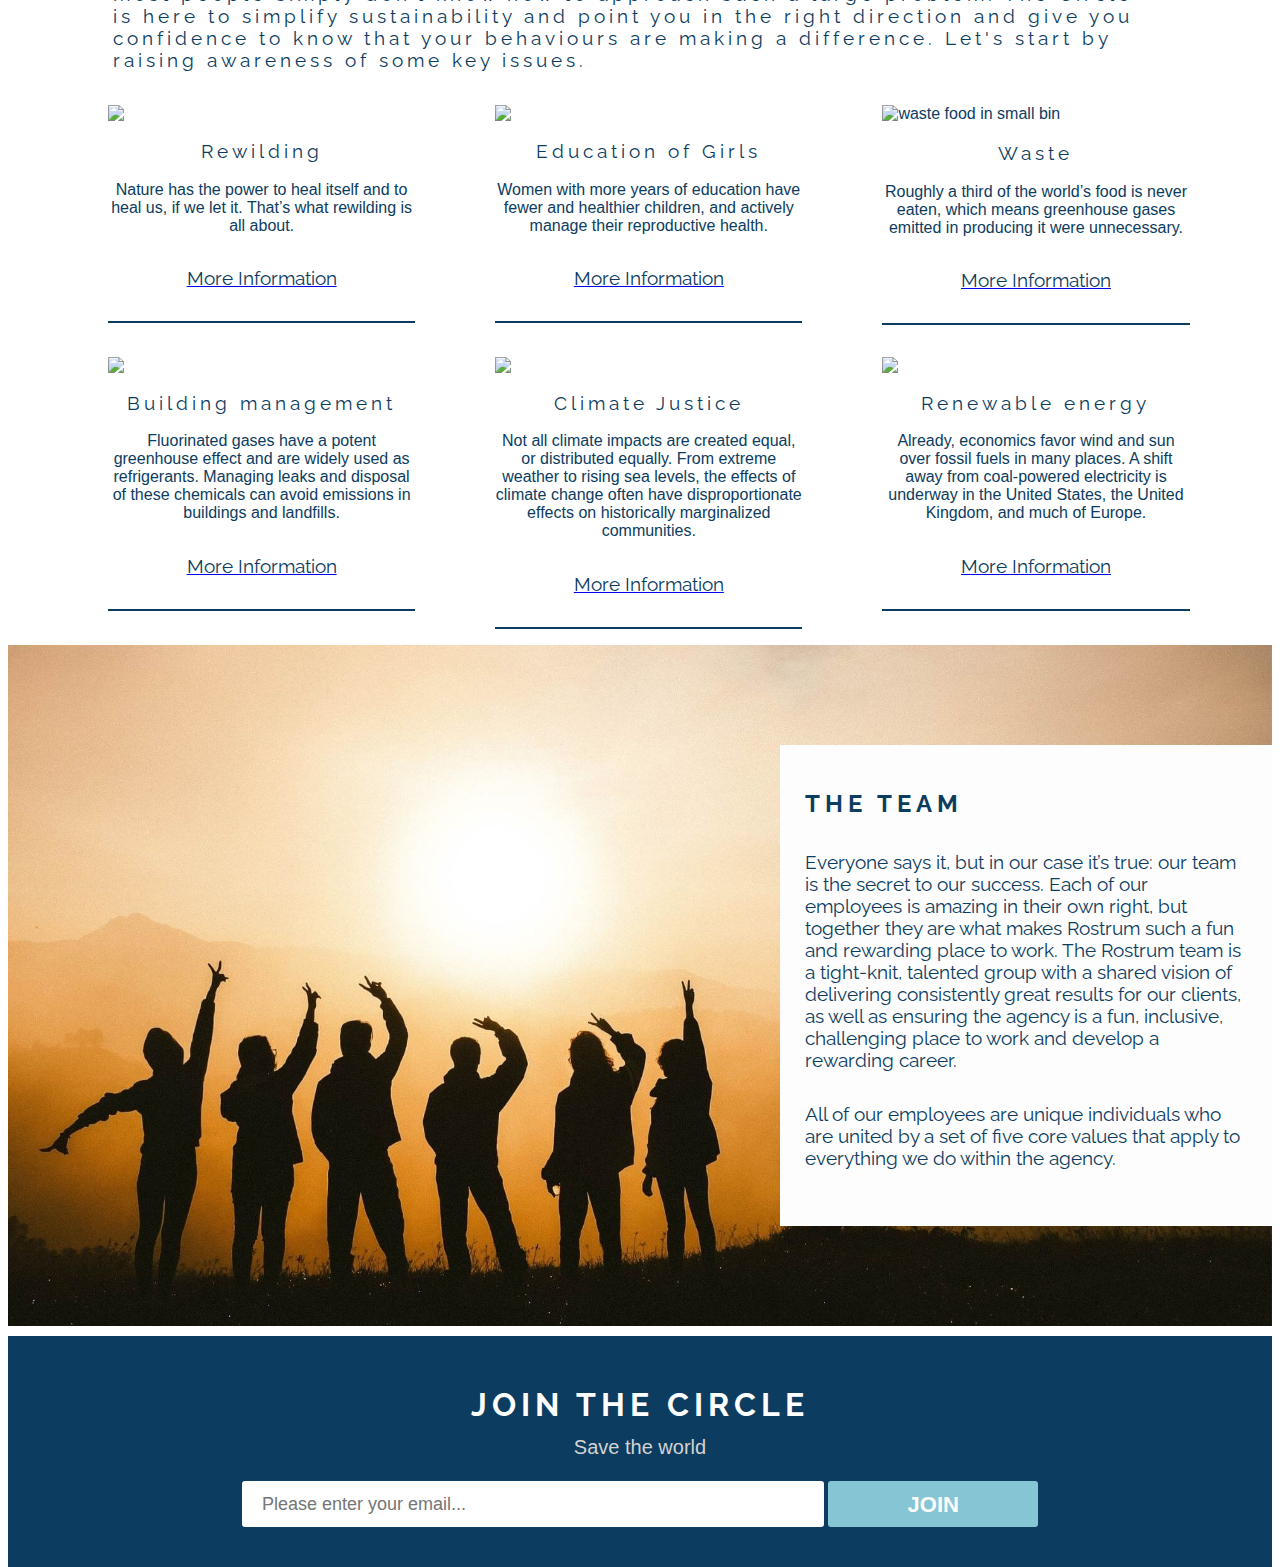
==== commit 8632515a: "Add team section to index, add to readme" ====
--- a/index.html
+++ b/index.html
@@ -93,7 +93,7 @@
       <img class="awareness-image" src="assets/images/home-page/rewilding.jpg">
       <figcaption class="awareness-caption">
         <h3>Rewilding</h3>
-        <p>Nature has the power to heal itself and to heal us, if we let it. That’s what rewilding is all about;</p>
+        <p>Nature has the power to heal itself and to heal us, if we let it. That’s what rewilding is all about.</p>
         <a href="rewilding.html">
           <h5 class="more-info">More Information</h5>
         </a>
@@ -105,7 +105,8 @@
       <img class="awareness-image" src="assets/images/home-page/education-of-girls.jpg">
       <figcaption class="awareness-caption">
         <h3>Education of Girls</h3>
-        <p>Nature has the power to heal itself and to heal us, if we let it. That’s what rewilding is all about;</p>
+        <p>Women with more years of education have fewer and healthier children, and actively manage their reproductive
+          health.</p>
         <a href="education-of-girls.html">
           <h5>More Information</h5>
         </a>
@@ -117,7 +118,8 @@
       <img class="awareness-image" src="assets/images/home-page/waste.jpg" alt="waste food in small bin">
       <figcaption class="awareness-caption">
         <h3>Waste</h3>
-        <p>Climate justice is a concept that addresses the ethical dimensions of climate change.</p>
+        <p>Roughly a third of the world’s food is never eaten, which means greenhouse gases emitted in producing it were
+          unnecessary.</p>
         <a href="waste.html">
           <h5>More Information</h5>
         </a>
@@ -132,7 +134,8 @@
       <img class="awareness-image" src="assets/images/home-page/airconditing-units-outside-building.jpg">
       <figcaption class="awareness-caption">
         <h3>Building management</h3>
-        <p>Climate justice is a concept that addresses the ethical dimensions of climate change.</p>
+        <p>Fluorinated gases have a potent greenhouse effect and are widely used as refrigerants. Managing leaks and
+          disposal of these chemicals can avoid emissions in buildings and landfills.</p>
         <a href="building-management.html">
           <h5>More Information</h5>
         </a>
@@ -145,7 +148,9 @@
       <img class="awareness-image" src="assets/images/home-page/extreme-droubt.jpg">
       <figcaption class="awareness-caption">
         <h3>Climate Justice</h3>
-        <p>Climate justice is a concept that addresses the ethical dimensions of climate change.</p>
+        <p>Not all climate impacts are created equal, or distributed equally. From extreme weather to rising sea levels,
+          the effects of climate change often have disproportionate effects on historically marginalized communities.
+        </p>
         <a href="climate-justice.html">
           <h5>More Information</h5>
         </a>
@@ -157,7 +162,8 @@
       <img class="awareness-image" src="assets/images/home-page/onshore-wind-farm.jpg">
       <figcaption class="awareness-caption">
         <h3>Renewable energy</h3>
-        <p>Climate justice is a concept that addresses the ethical dimensions of climate change.</p>
+        <p>Already, economics favor wind and sun over fossil fuels in many places. A shift away from coal-powered
+          electricity is underway in the United States, the United Kingdom, and much of Europe.</p>
         <a href="renewable-energy.html">
           <h5>More Information</h5>
         </a>
@@ -165,17 +171,19 @@
     </figure>
   </section>
 
-  <figure class="coaching-about-section">
-    <section class="coaching-inner-container">
-      <h5>Does that mean your personal life coach will be better than you in the specific goal you are passionate
-        about and
-        focusing on? Not necessarily. Freddy Roach was never a better boxer than Manny Pacquiau. But Freddy was an
-        outstanding trainer he could develop winning strategies, and bringing out the best in his
-        fighters. The same can be said of other legendary coaches like Vince Lombardy or Alex Fergusson – quality
-        coaches drive quality results.
-        That is the kind of value and expertise your sustainability life strategist will bring to your life.</h5>
-    </section>
-  </figure>
+  <section id="about-team-section">
+    <div class="inner-container">
+      <h2>The Team</h2>
+      <h5>
+        Everyone says it, but in our case it’s true: our team is the secret to our success. Each of our employees is
+        amazing in their own right, but together they are what makes Rostrum such a fun and rewarding place to work. The
+        Rostrum team is a tight-knit, talented group with a shared vision of delivering consistently great results for
+        our clients, as well as ensuring the agency is a fun, inclusive, challenging place to work and develop a
+        rewarding career.</h5>
+      <h5>All of our employees are unique individuals who are united by a set of five
+        core values that apply to everything we do within the agency.</h5>
+    </div>
+  </section>
 
   <!-- footer -->
   <footer id="footer-container">
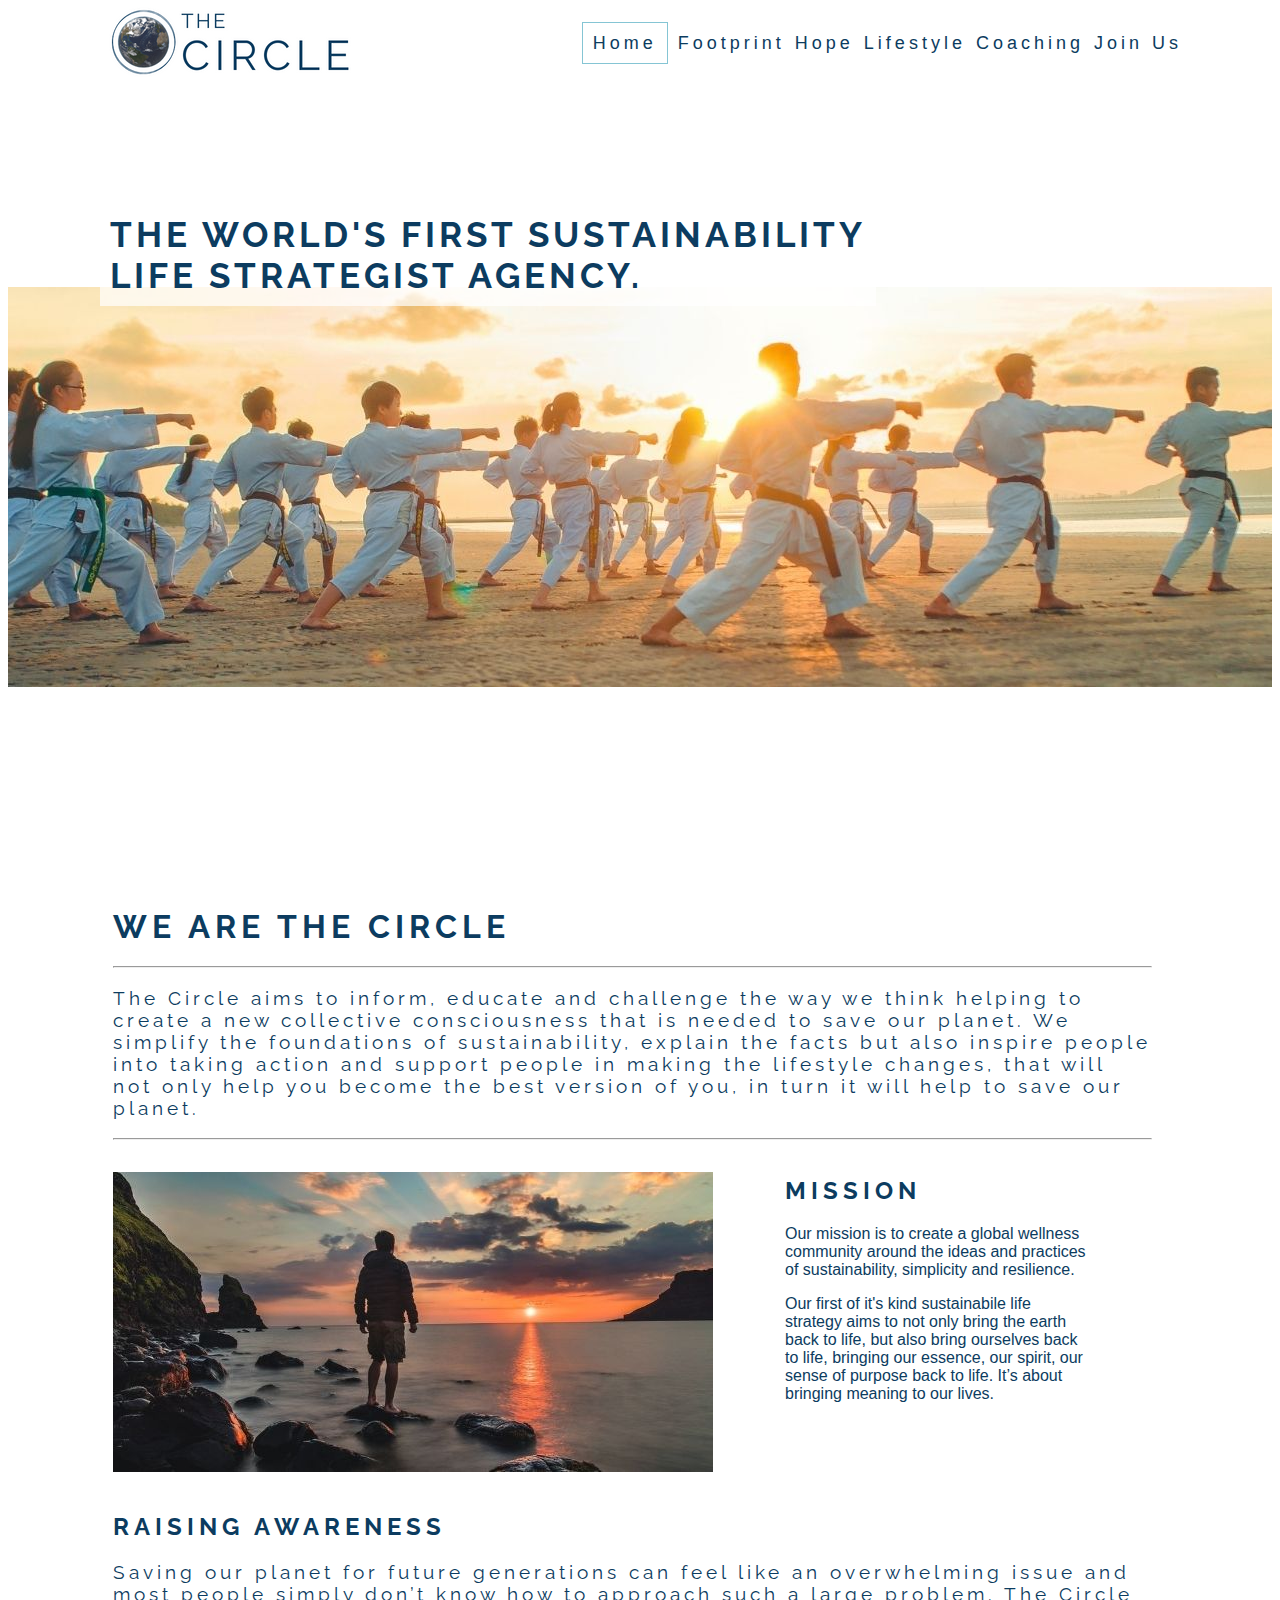
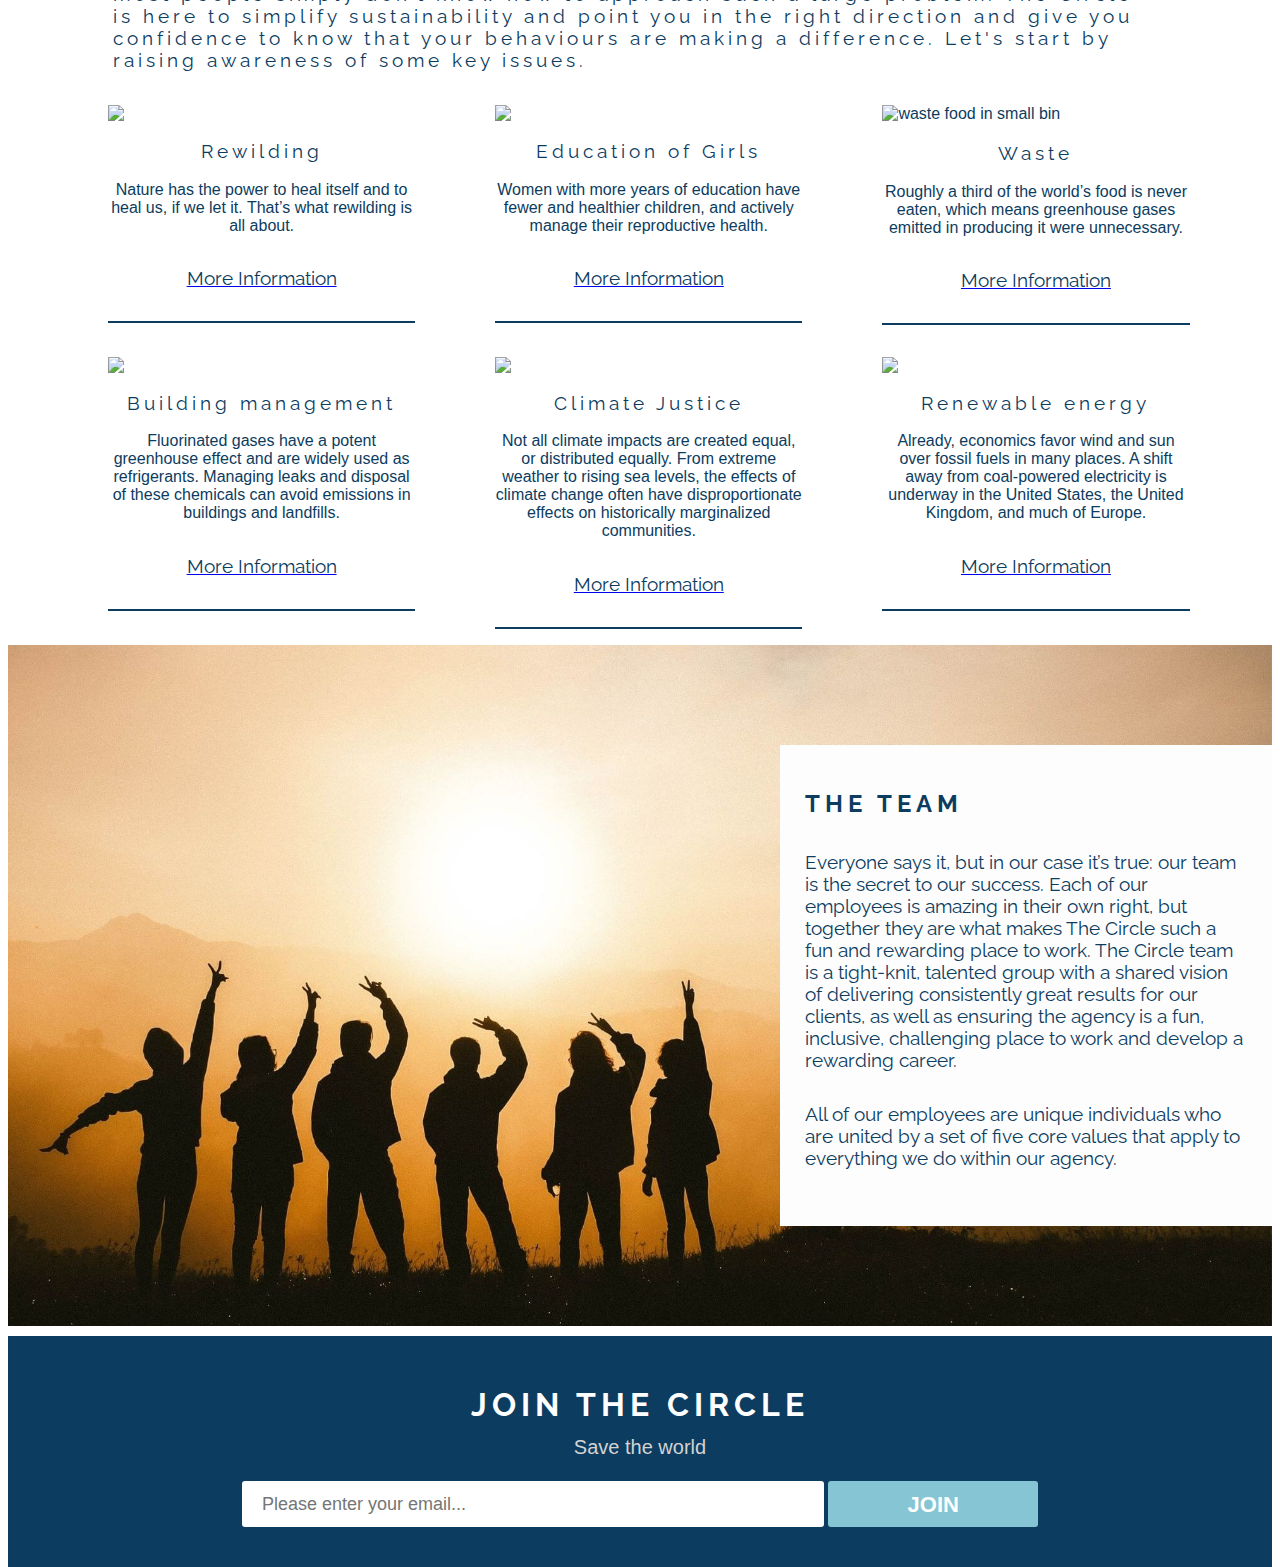
==== commit 85796cbd: "Add readme images" ====
--- a/index.html
+++ b/index.html
@@ -176,12 +176,12 @@
       <h2>The Team</h2>
       <h5>
         Everyone says it, but in our case it’s true: our team is the secret to our success. Each of our employees is
-        amazing in their own right, but together they are what makes Rostrum such a fun and rewarding place to work. The
-        Rostrum team is a tight-knit, talented group with a shared vision of delivering consistently great results for
+        amazing in their own right, but together they are what makes The Circle such a fun and rewarding place to work. The
+        Circle team is a tight-knit, talented group with a shared vision of delivering consistently great results for
         our clients, as well as ensuring the agency is a fun, inclusive, challenging place to work and develop a
         rewarding career.</h5>
       <h5>All of our employees are unique individuals who are united by a set of five
-        core values that apply to everything we do within the agency.</h5>
+        core values that apply to everything we do within our agency.</h5>
     </div>
   </section>
 
